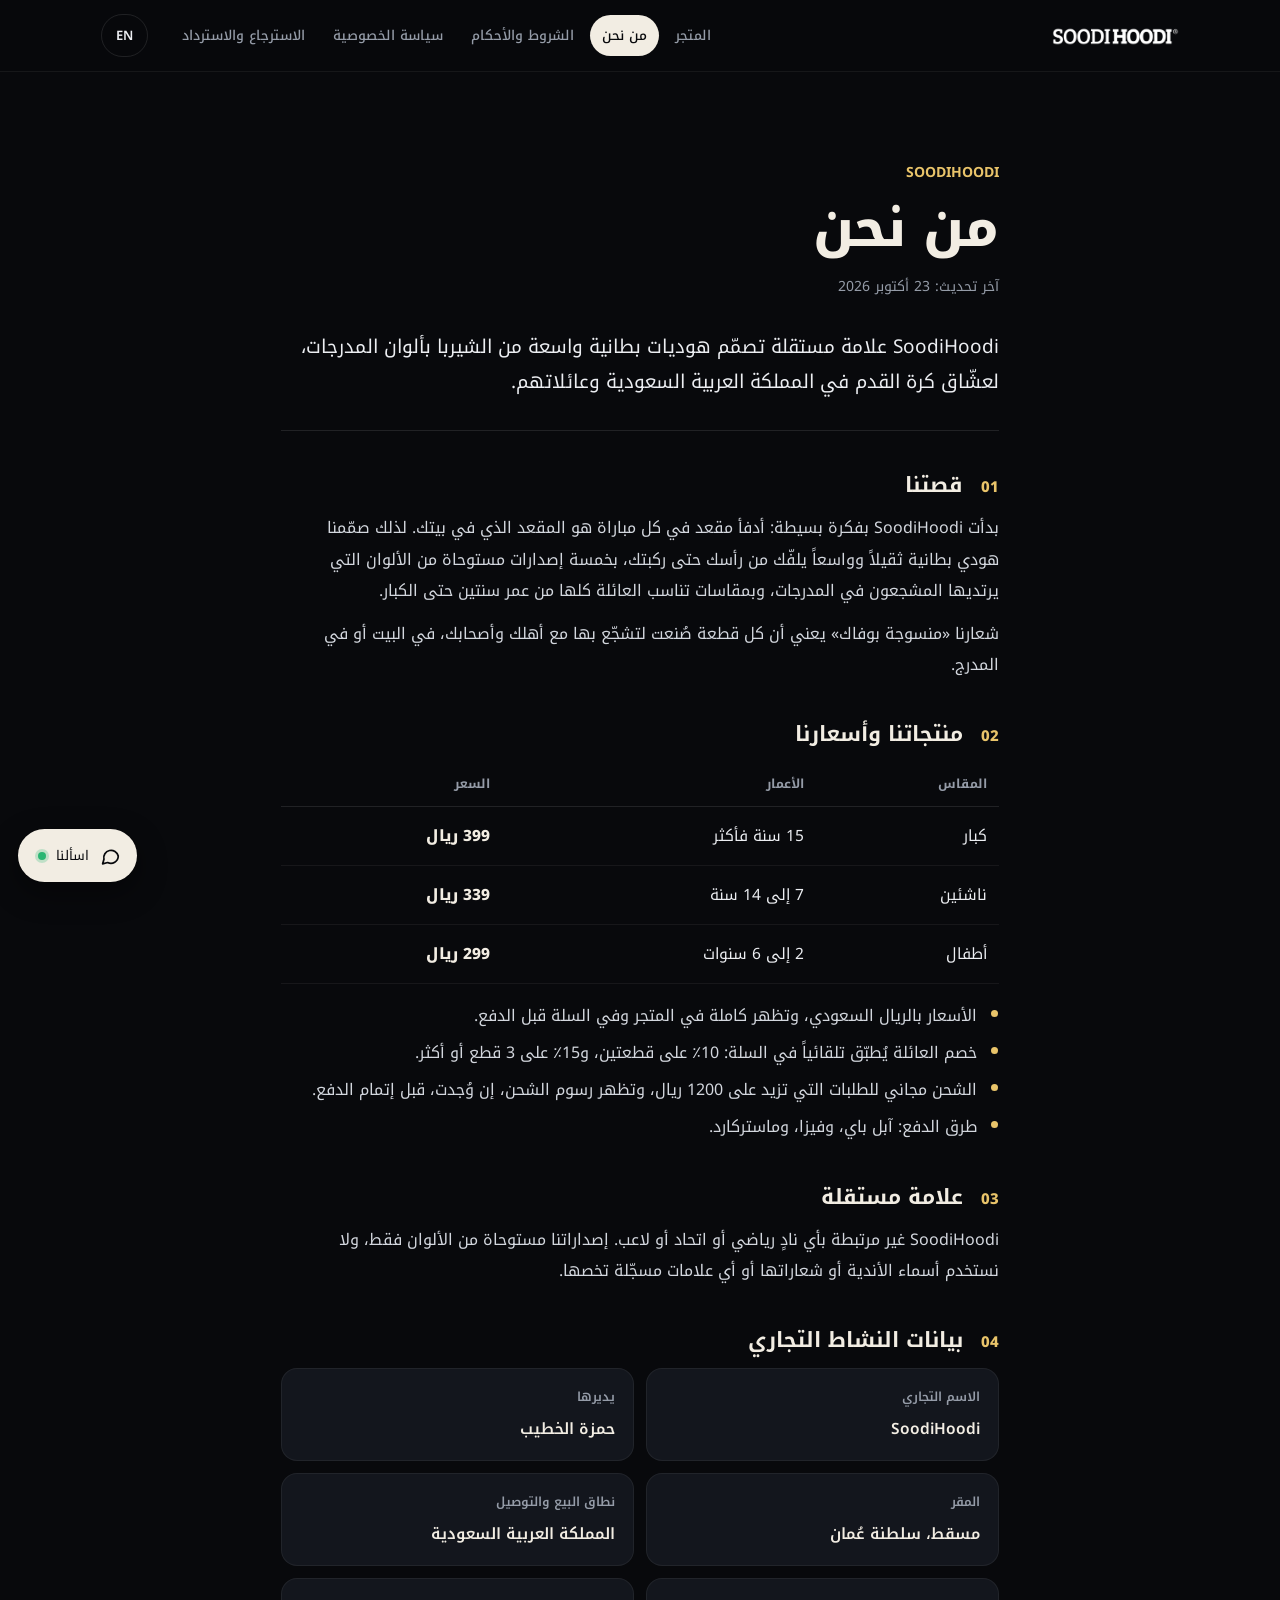
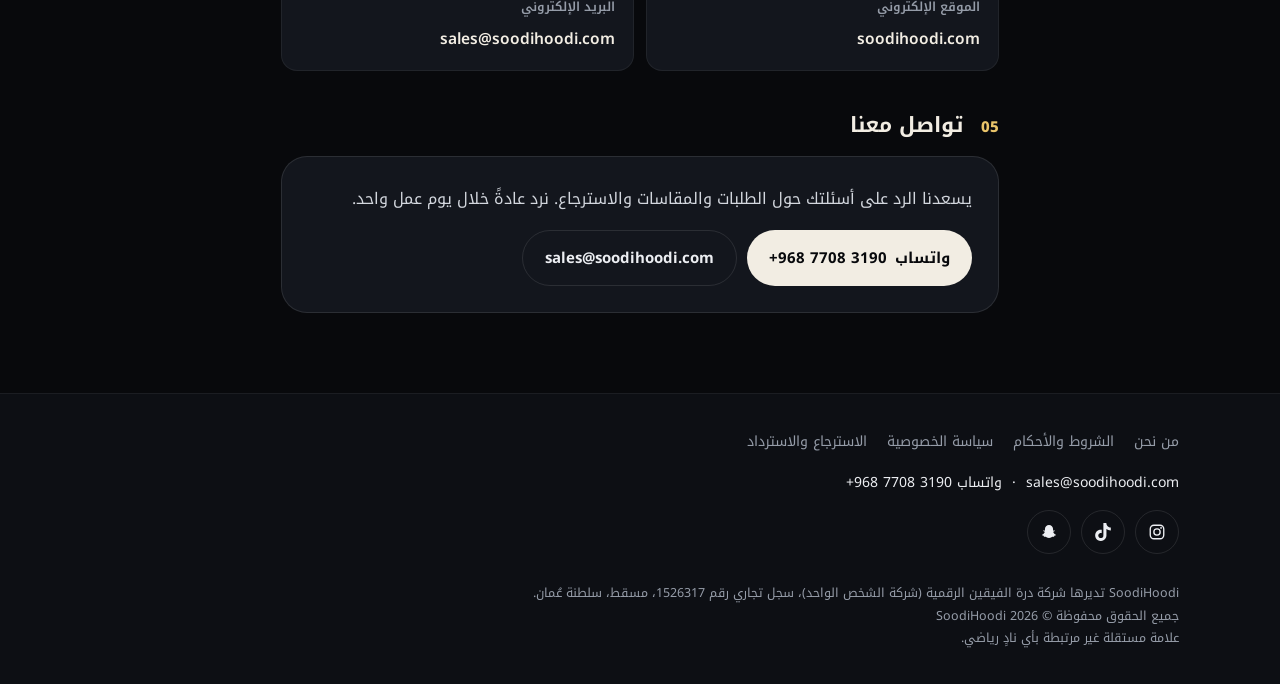
==== about/index.html @ 7d7d19d0 "Footer: name the company behind SoodiHoodi (Durrat Al-Faiqin Digital SPC, CR 1526317) Tap asked for " ====
<!DOCTYPE html>
<html lang="ar" dir="rtl" data-lang="ar">
<head>
<meta charset="UTF-8">
<meta name="viewport" content="width=device-width, initial-scale=1, viewport-fit=cover">
<title>من نحن | SoodiHoodi</title>
<meta name="description" content="SoodiHoodi is an independent brand that designs oversized sherpa blanket hoodies in the colours of the terraces, for football fans in Saudi Arabia and their families.">
<meta name="theme-color" content="#08090C">
<link rel="canonical" href="https://soodihoodi.com/about/">
<link rel="icon" href="/img/logo.png">
<script>(function(){try{if(localStorage.getItem("sh_lang")==="en"){var r=document.documentElement;r.setAttribute("data-lang","en");r.setAttribute("lang","en");r.setAttribute("dir","ltr");}}catch(e){}})();</script>
<link rel="preconnect" href="https://fonts.googleapis.com">
<link rel="preconnect" href="https://fonts.gstatic.com" crossorigin>
<link href="https://fonts.googleapis.com/css2?family=Noto+Kufi+Arabic:wght@400..800&family=Archivo:wght@400..800&display=swap" rel="stylesheet">
<link rel="stylesheet" href="/css/legal.css?v=2">
</head>
<body data-title-ar="من نحن | SoodiHoodi" data-title-en="About Us | SoodiHoodi">
<header class="lh">
  <div class="lh__in">
    <a class="lh__logo" href="/" aria-label="SoodiHoodi"><img src="/img/logo.png" alt="SoodiHoodi" width="1200" height="189"></a>
    <nav class="lh__nav" aria-label="Company">
      <a href="/"><span class="ar">المتجر</span><span class="en">Store</span></a>
      <a href="/about/" aria-current="page"><span class="ar">من نحن</span><span class="en">About Us</span></a>
      <a href="/terms/"><span class="ar">الشروط والأحكام</span><span class="en">Terms and Conditions</span></a>
      <a href="/privacy/"><span class="ar">سياسة الخصوصية</span><span class="en">Privacy Policy</span></a>
      <a href="/returns/"><span class="ar">الاسترجاع والاسترداد</span><span class="en">Returns and Refunds</span></a>
    </nav>
    <button class="lh__lang" id="langBtn" type="button" aria-label="Switch language"><span class="ar">EN</span><span class="en">ع</span></button>
  </div>
</header>

<main class="lp">
  <span class="kick">SoodiHoodi</span>
  <h1><span class="ar">من نحن</span><span class="en">About Us</span></h1>
  <p class="upd"><span class="ar">آخر تحديث: 23 أكتوبر 2026</span><span class="en">Last updated: 23 October 2026</span></p>
  <p class="lead"><span class="ar">SoodiHoodi علامة مستقلة تصمّم هوديات بطانية واسعة من الشيربا بألوان المدرجات، لعشّاق كرة القدم في المملكة العربية السعودية وعائلاتهم.</span><span class="en">SoodiHoodi is an independent brand that designs oversized sherpa blanket hoodies in the colours of the terraces, for football fans in Saudi Arabia and their families.</span></p>
  <article class="doc ar" lang="ar" dir="rtl">
<h2><span class="n">01</span>قصتنا</h2>
<p>بدأت SoodiHoodi بفكرة بسيطة: أدفأ مقعد في كل مباراة هو المقعد الذي في بيتك. لذلك صمّمنا هودي بطانية ثقيلاً وواسعاً يلفّك من رأسك حتى ركبتك، بخمسة إصدارات مستوحاة من الألوان التي يرتديها المشجعون في المدرجات، وبمقاسات تناسب العائلة كلها من عمر سنتين حتى الكبار.</p><p>شعارنا «منسوجة بوفاك» يعني أن كل قطعة صُنعت لتشجّع بها مع أهلك وأصحابك، في البيت أو في المدرج.</p>
<h2><span class="n">02</span>منتجاتنا وأسعارنا</h2>
<table class="tbl"><thead><tr><th>المقاس</th><th>الأعمار</th><th>السعر</th></tr></thead><tbody>
<tr><td>كبار</td><td>15 سنة فأكثر</td><td class="p">399 ريال</td></tr>
<tr><td>ناشئين</td><td>7 إلى 14 سنة</td><td class="p">339 ريال</td></tr>
<tr><td>أطفال</td><td>2 إلى 6 سنوات</td><td class="p">299 ريال</td></tr></tbody></table><ul><li>الأسعار بالريال السعودي، وتظهر كاملة في المتجر وفي السلة قبل الدفع.</li><li>خصم العائلة يُطبّق تلقائياً في السلة: 10٪ على قطعتين، و15٪ على 3 قطع أو أكثر.</li><li>الشحن مجاني للطلبات التي تزيد على 1200 ريال، وتظهر رسوم الشحن، إن وُجدت، قبل إتمام الدفع.</li><li>طرق الدفع: آبل باي، وفيزا، وماستركارد.</li></ul>
<h2><span class="n">03</span>علامة مستقلة</h2>
<p>SoodiHoodi غير مرتبطة بأي نادٍ رياضي أو اتحاد أو لاعب. إصداراتنا مستوحاة من الألوان فقط، ولا نستخدم أسماء الأندية أو شعاراتها أو أي علامات مسجّلة تخصها.</p>
<h2><span class="n">04</span>بيانات النشاط التجاري</h2>
<div class="facts"><div class="fact"><b>الاسم التجاري</b><span>SoodiHoodi</span></div><div class="fact"><b>يديرها</b><span>حمزة الخطيب</span></div><div class="fact"><b>المقر</b><span>مسقط، سلطنة عُمان</span></div><div class="fact"><b>نطاق البيع والتوصيل</b><span>المملكة العربية السعودية</span></div><div class="fact"><b>الموقع الإلكتروني</b><span>soodihoodi.com</span></div><div class="fact"><b>البريد الإلكتروني</b><span>sales@soodihoodi.com</span></div></div>
<h2><span class="n">05</span>تواصل معنا</h2>
<div class="contact" id="contact"><p>يسعدنا الرد على أسئلتك حول الطلبات والمقاسات والاسترجاع. نرد عادةً خلال يوم عمل واحد.</p><div class="btns"><a class="btn btn--go" href="https://wa.me/96877083190">واتساب <span dir="ltr">+968 7708 3190</span></a><a class="btn btn--ghost" href="mailto:sales@soodihoodi.com">sales@soodihoodi.com</a></div></div>
  </article>
  <article class="doc en" lang="en" dir="ltr">
<h2><span class="n">01</span>Our story</h2>
<p>SoodiHoodi started with a simple idea: the warmest seat for every match is the one in your own home. So we designed a heavy, oversized blanket hoodie that wraps you from head to knee, in five editions inspired by the colours fans wear in the stands, and in sizes for the whole family from age 2 to adult.</p><p>Our tagline, <em>Woven with your loyalty</em>, means every piece is made for cheering with your family and friends, at home or in the stands.</p>
<h2><span class="n">02</span>Our products and prices</h2>
<table class="tbl"><thead><tr><th>Size</th><th>Ages</th><th>Price</th></tr></thead><tbody>
<tr><td>Adults</td><td>15 and over</td><td class="p">SAR 399</td></tr>
<tr><td>Juniors</td><td>7 to 14</td><td class="p">SAR 339</td></tr>
<tr><td>Kids</td><td>2 to 6</td><td class="p">SAR 299</td></tr></tbody></table><ul><li>All prices are in Saudi Riyals and are shown in full in the store and in the cart before you pay.</li><li>The family discount is applied automatically in the cart: 10% on 2 pieces and 15% on 3 or more.</li><li>Shipping is free on orders over SAR 1,200. Any shipping charge is shown before you pay.</li><li>Payment methods: Apple Pay, Visa and Mastercard.</li></ul>
<h2><span class="n">03</span>An independent brand</h2>
<p>SoodiHoodi is not affiliated with any football club, federation or player. Our editions are inspired by colours only, and we do not use club names, crests or any registered club marks.</p>
<h2><span class="n">04</span>Business information</h2>
<div class="facts"><div class="fact"><b>Trading name</b><span>SoodiHoodi</span></div><div class="fact"><b>Operated by</b><span>Hamzeh Al Khatib</span></div><div class="fact"><b>Based in</b><span>Muscat, Sultanate of Oman</span></div><div class="fact"><b>Sales and delivery</b><span>Kingdom of Saudi Arabia</span></div><div class="fact"><b>Website</b><span>soodihoodi.com</span></div><div class="fact"><b>Email</b><span>sales@soodihoodi.com</span></div></div>
<h2><span class="n">05</span>Contact us</h2>
<div class="contact" id="contact-en"><p>We are happy to help with orders, sizes and returns. We usually reply within one working day.</p><div class="btns"><a class="btn btn--go" href="https://wa.me/96877083190">WhatsApp +968 7708 3190</a><a class="btn btn--ghost" href="mailto:sales@soodihoodi.com">sales@soodihoodi.com</a></div></div>
  </article>
</main>

<footer class="lf">
  <div class="lf__in">
    <div>
      <div class="lf__links"><a href="/about/"><span class="ar">من نحن</span><span class="en">About Us</span></a><a href="/terms/"><span class="ar">الشروط والأحكام</span><span class="en">Terms and Conditions</span></a><a href="/privacy/"><span class="ar">سياسة الخصوصية</span><span class="en">Privacy Policy</span></a><a href="/returns/"><span class="ar">الاسترجاع والاسترداد</span><span class="en">Returns and Refunds</span></a></div>
      <p class="lf__c"><a href="mailto:sales@soodihoodi.com">sales@soodihoodi.com</a> &nbsp;·&nbsp; <span class="ar">واتساب</span><span class="en">WhatsApp</span> <a href="https://wa.me/96877083190" dir="ltr">+968 7708 3190</a></p>
      <div class="socials">
        <a href="https://www.instagram.com/soodihoodi/" target="_blank" rel="noopener" aria-label="Instagram"><svg viewBox="0 0 24 24" aria-hidden="true"><rect x="3" y="3" width="18" height="18" rx="5" fill="none" stroke="currentColor" stroke-width="1.8"/><circle cx="12" cy="12" r="4.2" fill="none" stroke="currentColor" stroke-width="1.8"/><circle cx="17.4" cy="6.6" r="1.2" fill="currentColor"/></svg></a>
        <a href="https://www.tiktok.com/@soodihoodi.official" target="_blank" rel="noopener" aria-label="TikTok"><svg viewBox="0 0 24 24" aria-hidden="true"><path fill="currentColor" d="M12.525.02c1.31-.02 2.61-.01 3.91-.02.08 1.53.63 3.09 1.75 4.17 1.12 1.11 2.7 1.62 4.24 1.79v4.03c-1.44-.05-2.89-.35-4.2-.97-.57-.26-1.1-.59-1.62-.93-.01 2.92.01 5.84-.02 8.75-.08 1.4-.54 2.79-1.35 3.94-1.31 1.92-3.58 3.17-5.91 3.21-1.43.08-2.86-.31-4.08-1.03-2.02-1.19-3.44-3.37-3.65-5.71-.02-.5-.03-1-.01-1.49.18-1.9 1.12-3.72 2.58-4.96 1.66-1.44 3.98-2.13 6.15-1.72.02 1.48-.04 2.96-.04 4.44-.99-.32-2.15-.23-3.02.37-.63.41-1.11 1.04-1.36 1.75-.21.51-.15 1.07-.14 1.61.24 1.64 1.82 3.02 3.5 2.87 1.12-.01 2.19-.67 2.77-1.61.19-.33.4-.67.41-1.06.1-1.79.06-3.57.07-5.36.01-4.03-.01-8.05.02-12.07z"/></svg></a>
        <a href="https://www.snapchat.com/@soodihoodi" target="_blank" rel="noopener" aria-label="Snapchat"><svg viewBox="0 0 24 24" aria-hidden="true"><path fill="currentColor" d="M12 2.5c-3.1 0-5.4 2.3-5.4 5.5v2.2l-1.5-.5c-.5-.1-.9.4-.6.8.4.5 1.2.8 1.9 1-.4 1.6-1.7 3.3-3.6 4-.4.2-.4.7 0 .9.8.3 1.6.4 2 .6.2.5.2 1.1.6 1.3.5.2 1.2-.1 2.1 0 1.1.2 2 1.7 4.5 1.7s3.4-1.5 4.5-1.7c.9-.1 1.6.2 2.1 0 .4-.2.4-.8.6-1.3.4-.2 1.2-.3 2-.6.4-.2.4-.7 0-.9-1.9-.7-3.2-2.4-3.6-4 .7-.2 1.5-.5 1.9-1 .3-.4-.1-.9-.6-.8l-1.5.5V8c0-3.2-2.3-5.5-5.4-5.5z"/></svg></a>
      </div>
    </div>
    <div>
      <small><span class="ar">SoodiHoodi تديرها شركة درة الفيقين الرقمية (شركة الشخص الواحد)، سجل تجاري رقم 1526317، مسقط، سلطنة عُمان.</span><span class="en">SoodiHoodi is operated by Durrat Al-Faiqin Digital SPC, CR No. 1526317, Muscat, Sultanate of Oman.</span></small>
      <small><span class="ar">جميع الحقوق محفوظة © 2026 SoodiHoodi</span><span class="en">© 2026 SoodiHoodi. All rights reserved.</span></small>
      <small><span class="ar">علامة مستقلة غير مرتبطة بأي نادٍ رياضي.</span><span class="en">An independent brand, unaffiliated with any football club.</span></small>
    </div>
  </div>
</footer>
<script src="/js/legal.js?v=1"></script>
<script src="/js/chat.js?v=4" defer></script>
</body>
</html>
---- css/legal.css ----
/* SoodiHoodi — legal and company pages (about, privacy, terms, returns).
   Shares the brand tokens of styles.css; self-contained so these pages
   load fast and stay readable for payment-gateway reviewers. */
:root{
  --ink:#08090C;--ink-1:#0D0F14;--ink-2:#13161D;--ink-3:#1B1F28;
  --sand:#F2EDE3;--sand-2:#E4DCCB;--txt:#ECEEF2;--mut:#959CA8;
  --gold:#E9C46A;--line:rgba(255,255,255,.10);--line-2:rgba(255,255,255,.06);
  --body:"Noto Kufi Arabic","Archivo",system-ui,sans-serif;
  --gut:clamp(20px,4vw,52px);
}
*{box-sizing:border-box}
html{background:var(--ink);color:var(--txt);font-family:var(--body);-webkit-text-size-adjust:100%}
body{margin:0;min-height:100vh;display:flex;flex-direction:column}
a{color:var(--sand)}
img{max-width:100%;display:block}
html[data-lang="ar"] .en{display:none!important}
html[data-lang="en"] .ar{display:none!important}
html[data-lang="en"] body{font-family:"Archivo","Noto Kufi Arabic",system-ui,sans-serif}

/* header */
.lh{position:sticky;top:0;z-index:5;background:rgba(8,9,12,.92);backdrop-filter:blur(10px);-webkit-backdrop-filter:blur(10px);border-bottom:1px solid var(--line-2)}
.lh__in{max-width:1180px;margin:0 auto;padding:14px var(--gut);display:flex;align-items:center;gap:22px}
.lh__logo img{height:20px;width:auto}
.lh__nav{display:flex;gap:4px;flex-wrap:wrap;margin-inline-start:auto}
.lh__nav a{font-size:13.5px;font-weight:500;color:var(--mut);text-decoration:none;padding:8px 12px;border-radius:999px;white-space:nowrap}
.lh__nav a:hover{color:var(--txt);background:var(--ink-3)}
.lh__nav a[aria-current="page"]{color:var(--ink);background:var(--sand)}
.lh__lang{font:600 13px var(--body);color:var(--txt);background:transparent;border:1px solid var(--line);border-radius:999px;padding:8px 14px;cursor:pointer}
.lh__lang:hover{border-color:var(--sand)}
@media (max-width:860px){
  .lh__in{flex-wrap:wrap;gap:12px}
  .lh__nav{order:3;width:100%;margin:0;overflow-x:auto;flex-wrap:nowrap;scrollbar-width:none}
  .lh__lang{margin-inline-start:auto}
}

/* page */
.lp{flex:1;width:100%;max-width:820px;margin:0 auto;padding:clamp(40px,7vw,84px) var(--gut) 72px}
.kick{display:inline-block;font-size:12px;font-weight:700;letter-spacing:.2em;text-transform:uppercase;color:var(--gold)}
html[data-lang="ar"] .kick{letter-spacing:0;font-size:14px}
h1{font-size:clamp(32px,5.4vw,52px);line-height:1.15;font-weight:800;color:var(--sand);margin:12px 0 14px;letter-spacing:-.01em}
.upd{color:var(--mut);font-size:14px;margin:0 0 30px}
.lead{font-size:clamp(17px,2vw,19px);line-height:1.85;color:var(--txt);margin:0 0 34px;padding-bottom:30px;border-bottom:1px solid var(--line)}
.doc h2{font-size:21px;line-height:1.4;color:var(--sand);margin:40px 0 12px;font-weight:700;display:flex;gap:12px;align-items:baseline}
.doc h2 .n{color:var(--gold);font-weight:800;font-size:15px;min-width:24px}
.doc p,.doc li{font-size:16px;line-height:1.95;color:#D3D7DE}
html[data-lang="en"] .doc p,html[data-lang="en"] .doc li{line-height:1.75}
.doc p{margin:0 0 12px}
.doc ul,.doc ol{margin:0 0 14px;padding-inline-start:22px}
.doc li{margin-bottom:6px}
.doc li::marker{color:var(--gold)}
.doc strong{color:var(--sand);font-weight:700}

/* price table + facts */
.tbl{width:100%;border-collapse:collapse;margin:8px 0 16px;font-size:15.5px}
.tbl th{text-align:start;font-size:12.5px;font-weight:700;color:var(--mut);padding:10px 12px;border-bottom:1px solid var(--line)}
.tbl td{padding:14px 12px;border-bottom:1px solid var(--line-2);color:var(--txt)}
.tbl td.p{font-weight:800;color:var(--sand);white-space:nowrap}
.facts{display:grid;grid-template-columns:1fr 1fr;gap:12px;margin:10px 0 18px}
.fact{background:var(--ink-2);border:1px solid var(--line-2);border-radius:16px;padding:16px 18px}
.fact b{display:block;font-size:12.5px;color:var(--mut);font-weight:600;margin-bottom:4px}
.fact span{color:var(--sand);font-weight:600;font-size:15.5px;word-break:break-word}
@media (max-width:560px){.facts{grid-template-columns:1fr}}

/* contact */
.contact{background:var(--ink-2);border:1px solid var(--line);border-radius:26px;padding:26px;margin:16px 0 8px}
.contact p{margin:0 0 16px}
.btns{display:flex;gap:10px;flex-wrap:wrap}
.btn{display:inline-flex;align-items:center;gap:8px;font-weight:700;font-size:15px;text-decoration:none;border-radius:999px;padding:13px 22px}
.btn--go{background:var(--sand);color:var(--ink)}
.btn--ghost{border:1px solid var(--line);color:var(--txt)}
.btn:hover{filter:brightness(1.06)}
.note{border-inline-start:3px solid var(--gold);background:var(--ink-1);padding:14px 18px;border-radius:0 12px 12px 0;margin:14px 0}
html[dir="rtl"] .note{border-radius:12px 0 0 12px}

/* footer */
.lf{border-top:1px solid var(--line-2);background:var(--ink-1)}
.lf__in{max-width:1180px;margin:0 auto;padding:34px var(--gut);display:flex;gap:28px;flex-wrap:wrap;justify-content:space-between;align-items:flex-start}
.lf__links{display:flex;gap:6px 20px;flex-wrap:wrap}
.lf__links a{color:var(--mut);text-decoration:none;font-size:14px}
.lf__links a:hover{color:var(--txt)}
.lf small{display:block;color:var(--mut);font-size:12.5px;line-height:1.8}
.lf__c{font-size:14px;color:var(--txt)}
.lf__c a{color:var(--txt);text-decoration:none}
.socials{display:flex;gap:10px;margin-top:14px}
.socials a{display:grid;place-items:center;width:44px;height:44px;border:1px solid var(--line);border-radius:50%;color:var(--txt);transition:color .25s,border-color .25s}
.socials a:hover{border-color:var(--txt)}
.socials svg{width:18px;height:18px}
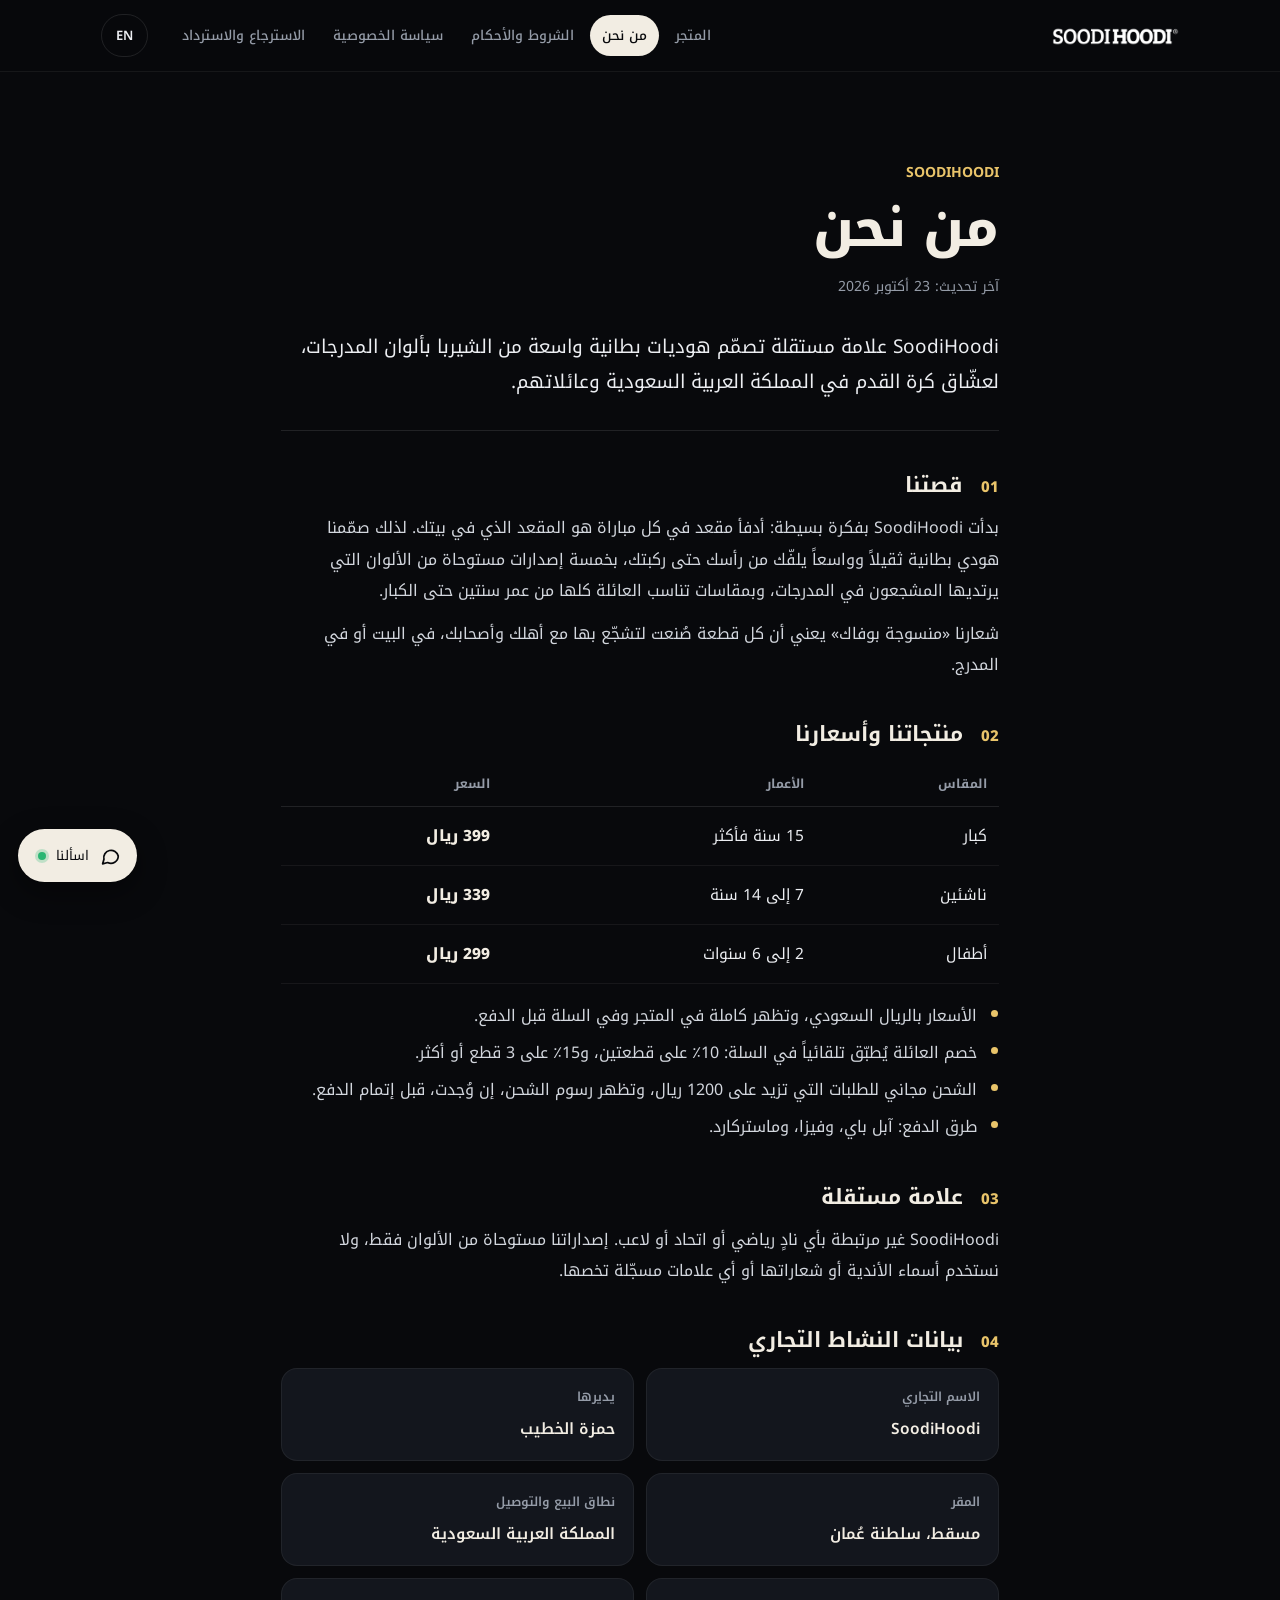
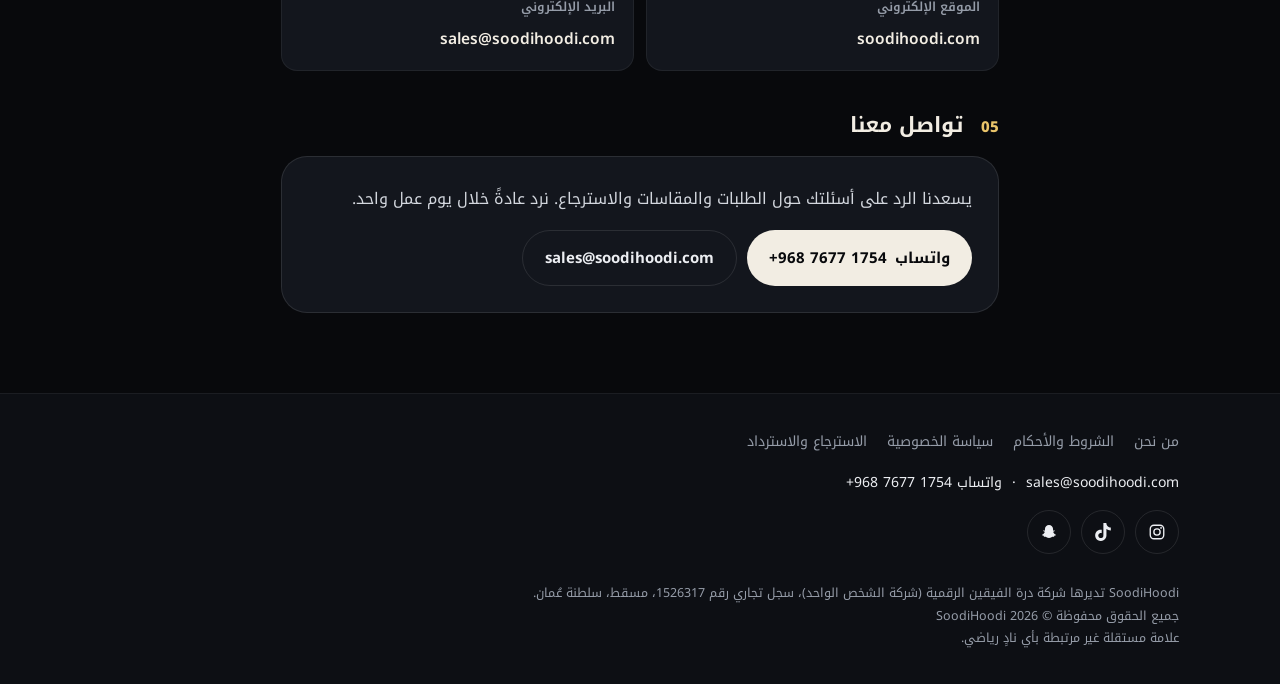
==== commit 52bc493a: "New contact number: WhatsApp +968 7677 1754 everywhere Checkout, chat WhatsApp button, About, Terms," ====
--- a/about/index.html
+++ b/about/index.html
@@ -47,7 +47,7 @@
 <h2><span class="n">04</span>بيانات النشاط التجاري</h2>
 <div class="facts"><div class="fact"><b>الاسم التجاري</b><span>SoodiHoodi</span></div><div class="fact"><b>يديرها</b><span>حمزة الخطيب</span></div><div class="fact"><b>المقر</b><span>مسقط، سلطنة عُمان</span></div><div class="fact"><b>نطاق البيع والتوصيل</b><span>المملكة العربية السعودية</span></div><div class="fact"><b>الموقع الإلكتروني</b><span>soodihoodi.com</span></div><div class="fact"><b>البريد الإلكتروني</b><span>sales@soodihoodi.com</span></div></div>
 <h2><span class="n">05</span>تواصل معنا</h2>
-<div class="contact" id="contact"><p>يسعدنا الرد على أسئلتك حول الطلبات والمقاسات والاسترجاع. نرد عادةً خلال يوم عمل واحد.</p><div class="btns"><a class="btn btn--go" href="https://wa.me/96877083190">واتساب <span dir="ltr">+968 7708 3190</span></a><a class="btn btn--ghost" href="mailto:sales@soodihoodi.com">sales@soodihoodi.com</a></div></div>
+<div class="contact" id="contact"><p>يسعدنا الرد على أسئلتك حول الطلبات والمقاسات والاسترجاع. نرد عادةً خلال يوم عمل واحد.</p><div class="btns"><a class="btn btn--go" href="https://wa.me/96876771754">واتساب <span dir="ltr">+968 7677 1754</span></a><a class="btn btn--ghost" href="mailto:sales@soodihoodi.com">sales@soodihoodi.com</a></div></div>
   </article>
   <article class="doc en" lang="en" dir="ltr">
 <h2><span class="n">01</span>Our story</h2>
@@ -62,7 +62,7 @@
 <h2><span class="n">04</span>Business information</h2>
 <div class="facts"><div class="fact"><b>Trading name</b><span>SoodiHoodi</span></div><div class="fact"><b>Operated by</b><span>Hamzeh Al Khatib</span></div><div class="fact"><b>Based in</b><span>Muscat, Sultanate of Oman</span></div><div class="fact"><b>Sales and delivery</b><span>Kingdom of Saudi Arabia</span></div><div class="fact"><b>Website</b><span>soodihoodi.com</span></div><div class="fact"><b>Email</b><span>sales@soodihoodi.com</span></div></div>
 <h2><span class="n">05</span>Contact us</h2>
-<div class="contact" id="contact-en"><p>We are happy to help with orders, sizes and returns. We usually reply within one working day.</p><div class="btns"><a class="btn btn--go" href="https://wa.me/96877083190">WhatsApp +968 7708 3190</a><a class="btn btn--ghost" href="mailto:sales@soodihoodi.com">sales@soodihoodi.com</a></div></div>
+<div class="contact" id="contact-en"><p>We are happy to help with orders, sizes and returns. We usually reply within one working day.</p><div class="btns"><a class="btn btn--go" href="https://wa.me/96876771754">WhatsApp +968 7677 1754</a><a class="btn btn--ghost" href="mailto:sales@soodihoodi.com">sales@soodihoodi.com</a></div></div>
   </article>
 </main>
 
@@ -70,7 +70,7 @@
   <div class="lf__in">
     <div>
       <div class="lf__links"><a href="/about/"><span class="ar">من نحن</span><span class="en">About Us</span></a><a href="/terms/"><span class="ar">الشروط والأحكام</span><span class="en">Terms and Conditions</span></a><a href="/privacy/"><span class="ar">سياسة الخصوصية</span><span class="en">Privacy Policy</span></a><a href="/returns/"><span class="ar">الاسترجاع والاسترداد</span><span class="en">Returns and Refunds</span></a></div>
-      <p class="lf__c"><a href="mailto:sales@soodihoodi.com">sales@soodihoodi.com</a> &nbsp;·&nbsp; <span class="ar">واتساب</span><span class="en">WhatsApp</span> <a href="https://wa.me/96877083190" dir="ltr">+968 7708 3190</a></p>
+      <p class="lf__c"><a href="mailto:sales@soodihoodi.com">sales@soodihoodi.com</a> &nbsp;·&nbsp; <span class="ar">واتساب</span><span class="en">WhatsApp</span> <a href="https://wa.me/96876771754" dir="ltr">+968 7677 1754</a></p>
       <div class="socials">
         <a href="https://www.instagram.com/soodihoodi/" target="_blank" rel="noopener" aria-label="Instagram"><svg viewBox="0 0 24 24" aria-hidden="true"><rect x="3" y="3" width="18" height="18" rx="5" fill="none" stroke="currentColor" stroke-width="1.8"/><circle cx="12" cy="12" r="4.2" fill="none" stroke="currentColor" stroke-width="1.8"/><circle cx="17.4" cy="6.6" r="1.2" fill="currentColor"/></svg></a>
         <a href="https://www.tiktok.com/@soodihoodi.official" target="_blank" rel="noopener" aria-label="TikTok"><svg viewBox="0 0 24 24" aria-hidden="true"><path fill="currentColor" d="M12.525.02c1.31-.02 2.61-.01 3.91-.02.08 1.53.63 3.09 1.75 4.17 1.12 1.11 2.7 1.62 4.24 1.79v4.03c-1.44-.05-2.89-.35-4.2-.97-.57-.26-1.1-.59-1.62-.93-.01 2.92.01 5.84-.02 8.75-.08 1.4-.54 2.79-1.35 3.94-1.31 1.92-3.58 3.17-5.91 3.21-1.43.08-2.86-.31-4.08-1.03-2.02-1.19-3.44-3.37-3.65-5.71-.02-.5-.03-1-.01-1.49.18-1.9 1.12-3.72 2.58-4.96 1.66-1.44 3.98-2.13 6.15-1.72.02 1.48-.04 2.96-.04 4.44-.99-.32-2.15-.23-3.02.37-.63.41-1.11 1.04-1.36 1.75-.21.51-.15 1.07-.14 1.61.24 1.64 1.82 3.02 3.5 2.87 1.12-.01 2.19-.67 2.77-1.61.19-.33.4-.67.41-1.06.1-1.79.06-3.57.07-5.36.01-4.03-.01-8.05.02-12.07z"/></svg></a>
@@ -85,6 +85,6 @@
   </div>
 </footer>
 <script src="/js/legal.js?v=1"></script>
-<script src="/js/chat.js?v=4" defer></script>
+<script src="/js/chat.js?v=5" defer></script>
 </body>
 </html>
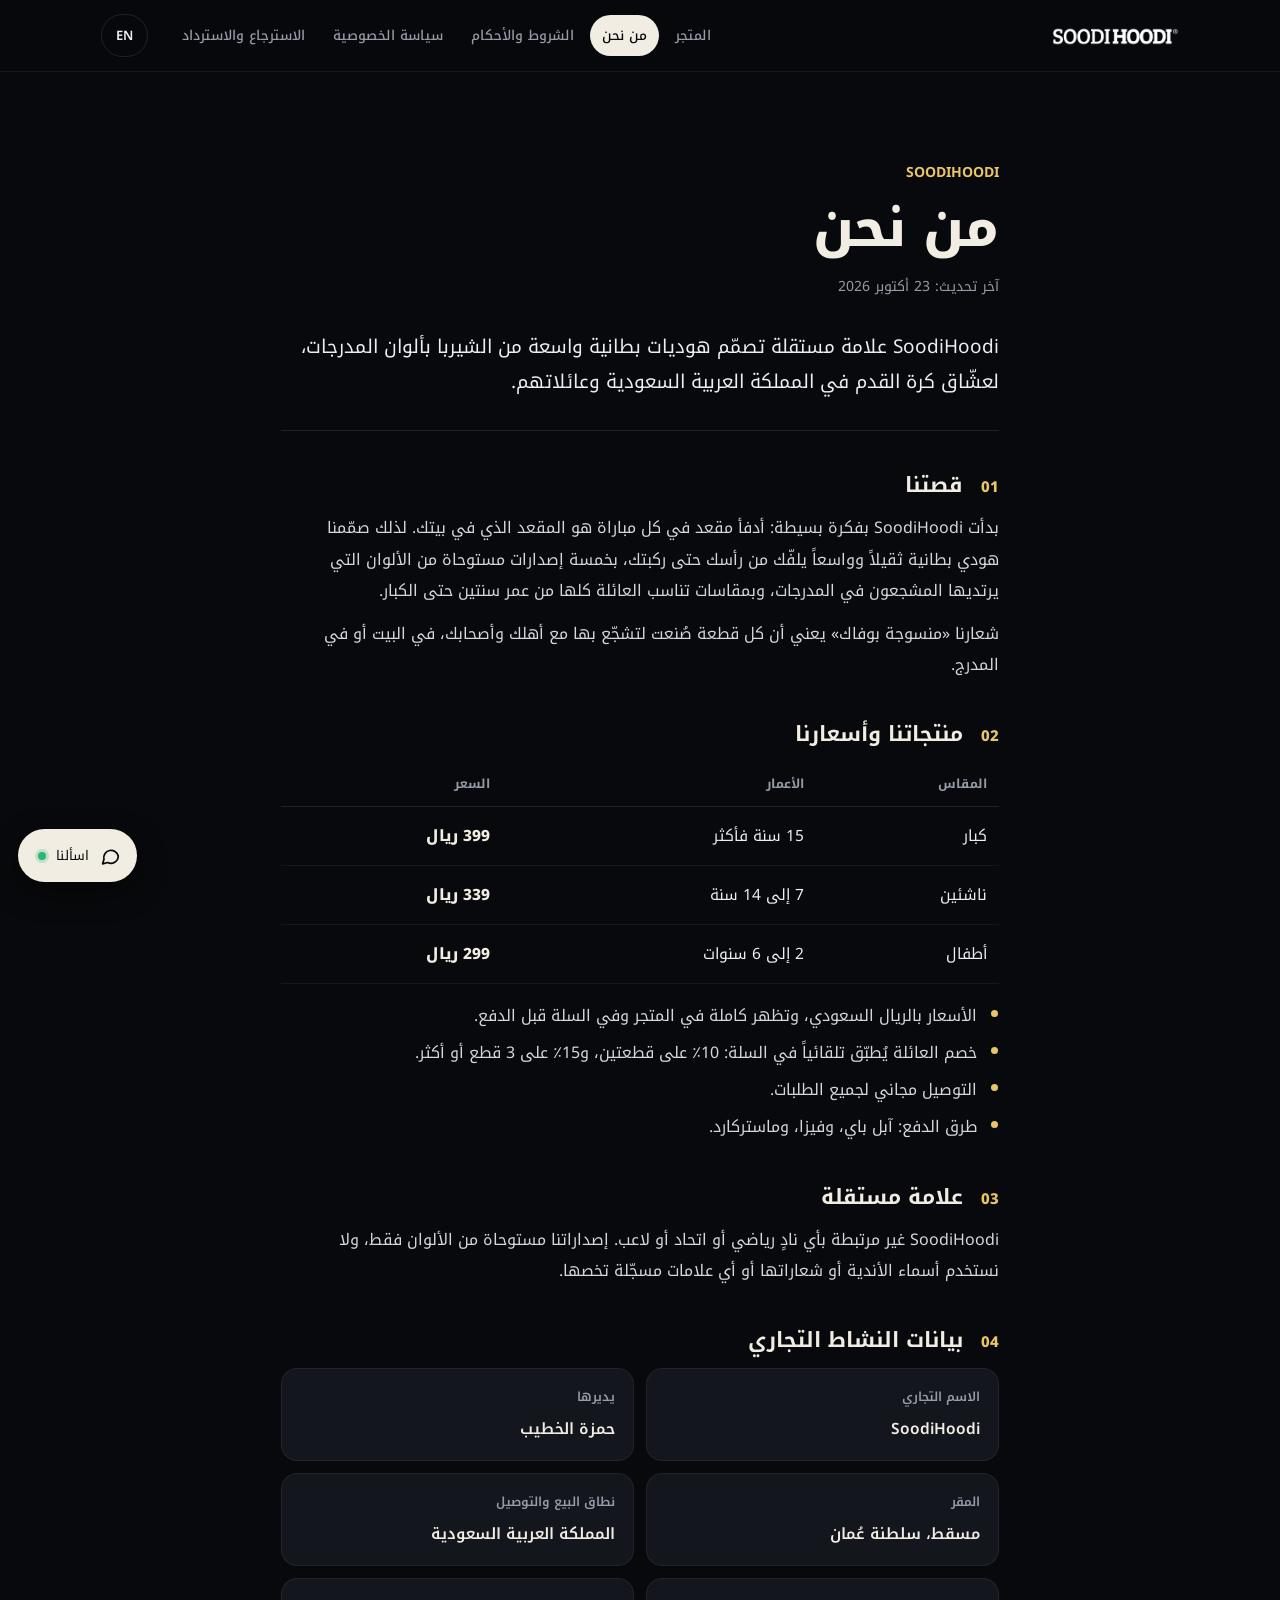
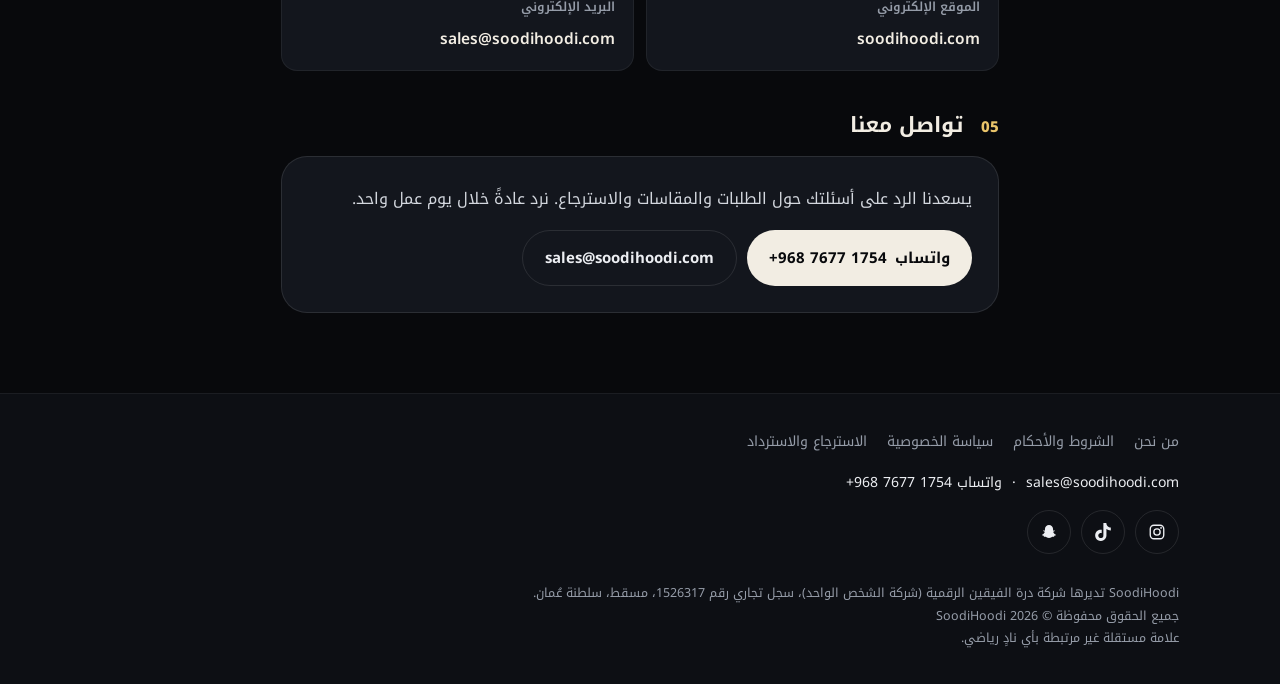
==== commit d311d28d: "Delivery is always free Ticker, FAQ, About, Terms, the cart meter and the chat worker's KNOWLEDGE no" ====
--- a/about/index.html
+++ b/about/index.html
@@ -41,7 +41,7 @@
 <table class="tbl"><thead><tr><th>المقاس</th><th>الأعمار</th><th>السعر</th></tr></thead><tbody>
 <tr><td>كبار</td><td>15 سنة فأكثر</td><td class="p">399 ريال</td></tr>
 <tr><td>ناشئين</td><td>7 إلى 14 سنة</td><td class="p">339 ريال</td></tr>
-<tr><td>أطفال</td><td>2 إلى 6 سنوات</td><td class="p">299 ريال</td></tr></tbody></table><ul><li>الأسعار بالريال السعودي، وتظهر كاملة في المتجر وفي السلة قبل الدفع.</li><li>خصم العائلة يُطبّق تلقائياً في السلة: 10٪ على قطعتين، و15٪ على 3 قطع أو أكثر.</li><li>الشحن مجاني للطلبات التي تزيد على 1200 ريال، وتظهر رسوم الشحن، إن وُجدت، قبل إتمام الدفع.</li><li>طرق الدفع: آبل باي، وفيزا، وماستركارد.</li></ul>
+<tr><td>أطفال</td><td>2 إلى 6 سنوات</td><td class="p">299 ريال</td></tr></tbody></table><ul><li>الأسعار بالريال السعودي، وتظهر كاملة في المتجر وفي السلة قبل الدفع.</li><li>خصم العائلة يُطبّق تلقائياً في السلة: 10٪ على قطعتين، و15٪ على 3 قطع أو أكثر.</li><li>التوصيل مجاني لجميع الطلبات.</li><li>طرق الدفع: آبل باي، وفيزا، وماستركارد.</li></ul>
 <h2><span class="n">03</span>علامة مستقلة</h2>
 <p>SoodiHoodi غير مرتبطة بأي نادٍ رياضي أو اتحاد أو لاعب. إصداراتنا مستوحاة من الألوان فقط، ولا نستخدم أسماء الأندية أو شعاراتها أو أي علامات مسجّلة تخصها.</p>
 <h2><span class="n">04</span>بيانات النشاط التجاري</h2>
@@ -56,7 +56,7 @@
 <table class="tbl"><thead><tr><th>Size</th><th>Ages</th><th>Price</th></tr></thead><tbody>
 <tr><td>Adults</td><td>15 and over</td><td class="p">SAR 399</td></tr>
 <tr><td>Juniors</td><td>7 to 14</td><td class="p">SAR 339</td></tr>
-<tr><td>Kids</td><td>2 to 6</td><td class="p">SAR 299</td></tr></tbody></table><ul><li>All prices are in Saudi Riyals and are shown in full in the store and in the cart before you pay.</li><li>The family discount is applied automatically in the cart: 10% on 2 pieces and 15% on 3 or more.</li><li>Shipping is free on orders over SAR 1,200. Any shipping charge is shown before you pay.</li><li>Payment methods: Apple Pay, Visa and Mastercard.</li></ul>
+<tr><td>Kids</td><td>2 to 6</td><td class="p">SAR 299</td></tr></tbody></table><ul><li>All prices are in Saudi Riyals and are shown in full in the store and in the cart before you pay.</li><li>The family discount is applied automatically in the cart: 10% on 2 pieces and 15% on 3 or more.</li><li>Delivery is free on every order.</li><li>Payment methods: Apple Pay, Visa and Mastercard.</li></ul>
 <h2><span class="n">03</span>An independent brand</h2>
 <p>SoodiHoodi is not affiliated with any football club, federation or player. Our editions are inspired by colours only, and we do not use club names, crests or any registered club marks.</p>
 <h2><span class="n">04</span>Business information</h2>
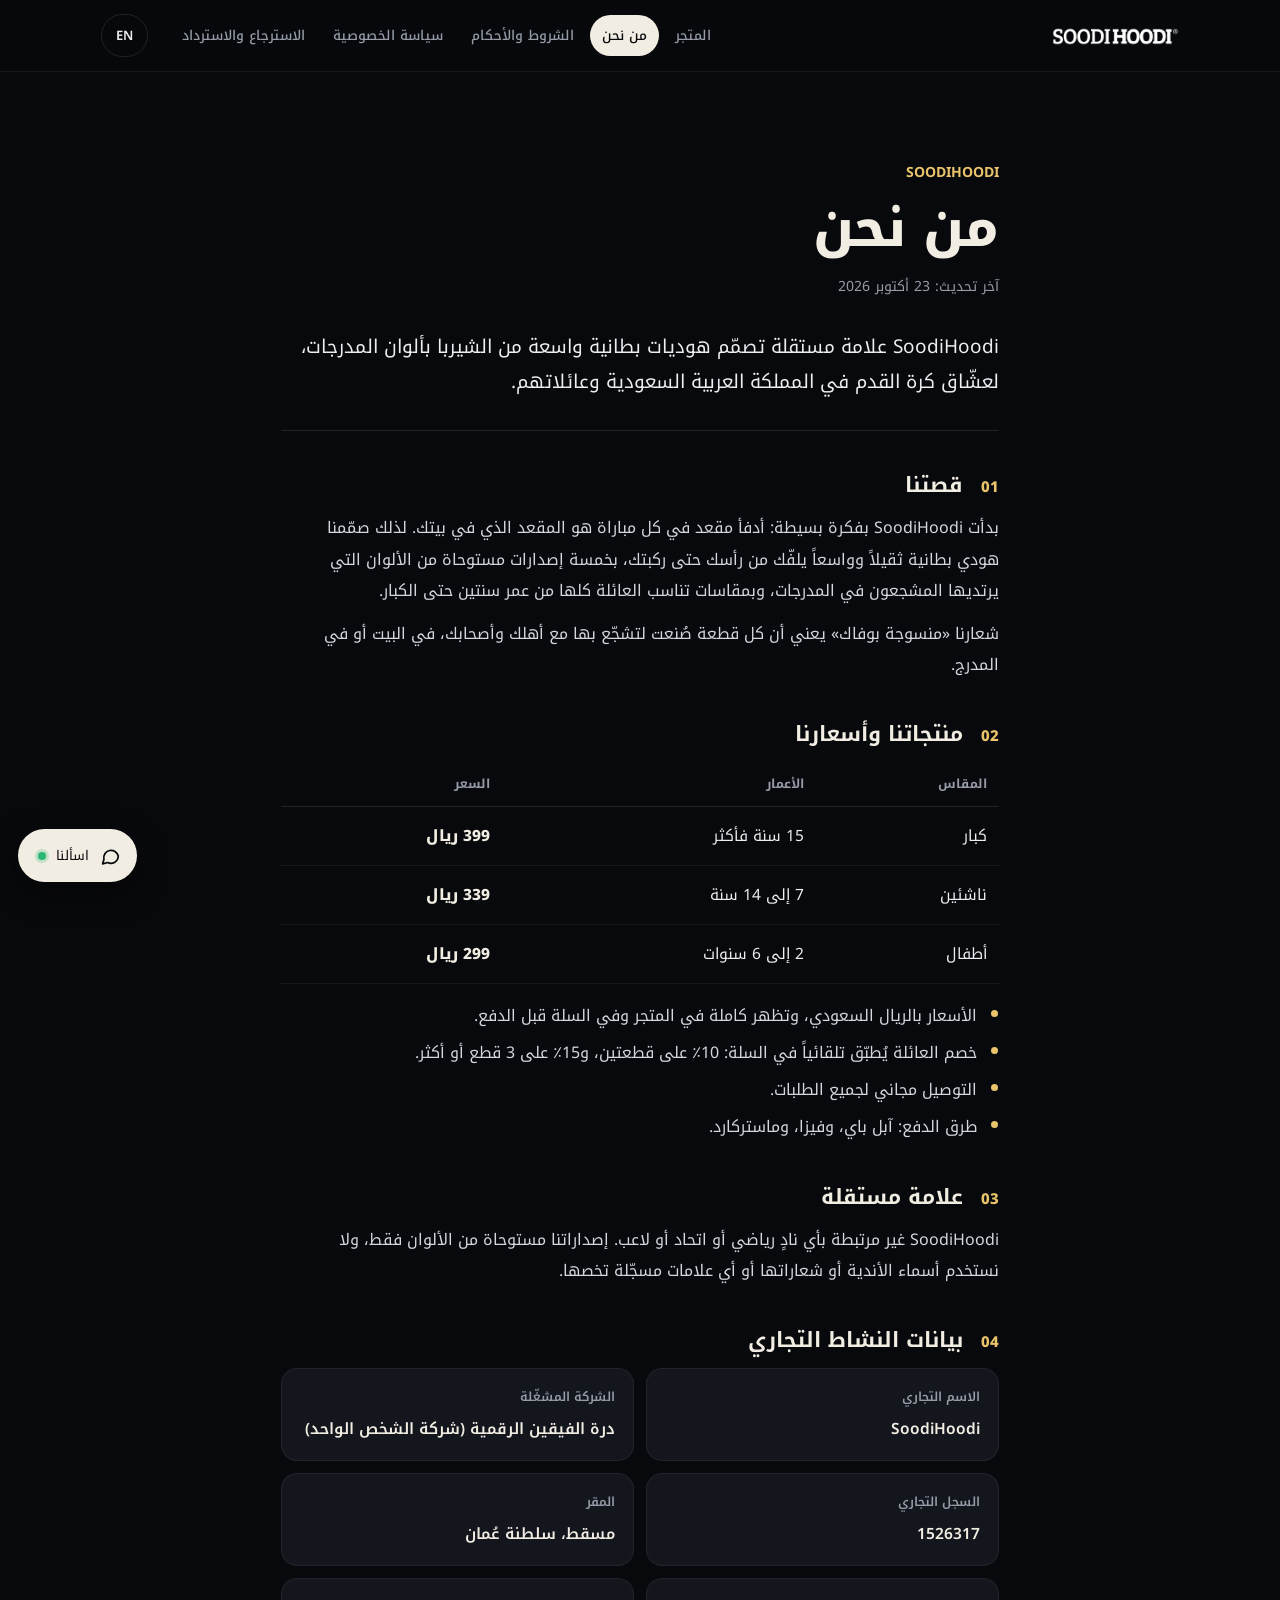
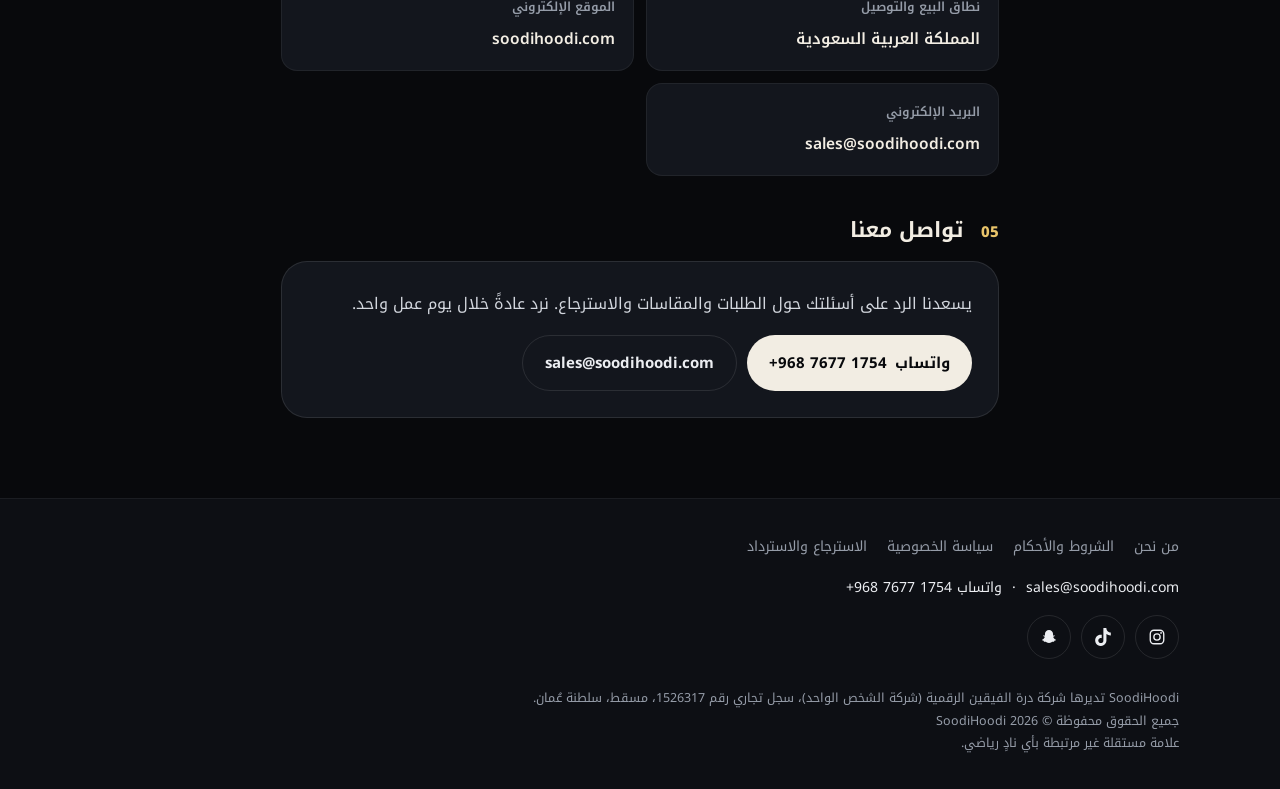
==== commit 66f90a3f: "Name Durrat Al-Faiqin Digital SPC as operator; remove personal name Co-Authored-By: Claude Opus 5.5 " ====
--- a/about/index.html
+++ b/about/index.html
@@ -3,6 +3,10 @@
 <head>
 <meta charset="UTF-8">
 <meta name="viewport" content="width=device-width, initial-scale=1, viewport-fit=cover">
+<link rel="icon" href="/favicon.ico" sizes="48x48">
+<link rel="icon" type="image/png" sizes="32x32" href="/img/favicon-32.png">
+<link rel="apple-touch-icon" href="/img/apple-touch-icon.png">
+<link rel="manifest" href="/site.webmanifest">
 <title>من نحن | SoodiHoodi</title>
 <meta name="description" content="SoodiHoodi is an independent brand that designs oversized sherpa blanket hoodies in the colours of the terraces, for football fans in Saudi Arabia and their families.">
 <meta name="theme-color" content="#08090C">
@@ -45,7 +49,7 @@
 <h2><span class="n">03</span>علامة مستقلة</h2>
 <p>SoodiHoodi غير مرتبطة بأي نادٍ رياضي أو اتحاد أو لاعب. إصداراتنا مستوحاة من الألوان فقط، ولا نستخدم أسماء الأندية أو شعاراتها أو أي علامات مسجّلة تخصها.</p>
 <h2><span class="n">04</span>بيانات النشاط التجاري</h2>
-<div class="facts"><div class="fact"><b>الاسم التجاري</b><span>SoodiHoodi</span></div><div class="fact"><b>يديرها</b><span>حمزة الخطيب</span></div><div class="fact"><b>المقر</b><span>مسقط، سلطنة عُمان</span></div><div class="fact"><b>نطاق البيع والتوصيل</b><span>المملكة العربية السعودية</span></div><div class="fact"><b>الموقع الإلكتروني</b><span>soodihoodi.com</span></div><div class="fact"><b>البريد الإلكتروني</b><span>sales@soodihoodi.com</span></div></div>
+<div class="facts"><div class="fact"><b>الاسم التجاري</b><span>SoodiHoodi</span></div><div class="fact"><b>الشركة المشغّلة</b><span>درة الفيقين الرقمية (شركة الشخص الواحد)</span></div><div class="fact"><b>السجل التجاري</b><span>1526317</span></div><div class="fact"><b>المقر</b><span>مسقط، سلطنة عُمان</span></div><div class="fact"><b>نطاق البيع والتوصيل</b><span>المملكة العربية السعودية</span></div><div class="fact"><b>الموقع الإلكتروني</b><span>soodihoodi.com</span></div><div class="fact"><b>البريد الإلكتروني</b><span>sales@soodihoodi.com</span></div></div>
 <h2><span class="n">05</span>تواصل معنا</h2>
 <div class="contact" id="contact"><p>يسعدنا الرد على أسئلتك حول الطلبات والمقاسات والاسترجاع. نرد عادةً خلال يوم عمل واحد.</p><div class="btns"><a class="btn btn--go" href="https://wa.me/96876771754">واتساب <span dir="ltr">+968 7677 1754</span></a><a class="btn btn--ghost" href="mailto:sales@soodihoodi.com">sales@soodihoodi.com</a></div></div>
   </article>
@@ -60,7 +64,7 @@
 <h2><span class="n">03</span>An independent brand</h2>
 <p>SoodiHoodi is not affiliated with any football club, federation or player. Our editions are inspired by colours only, and we do not use club names, crests or any registered club marks.</p>
 <h2><span class="n">04</span>Business information</h2>
-<div class="facts"><div class="fact"><b>Trading name</b><span>SoodiHoodi</span></div><div class="fact"><b>Operated by</b><span>Hamzeh Al Khatib</span></div><div class="fact"><b>Based in</b><span>Muscat, Sultanate of Oman</span></div><div class="fact"><b>Sales and delivery</b><span>Kingdom of Saudi Arabia</span></div><div class="fact"><b>Website</b><span>soodihoodi.com</span></div><div class="fact"><b>Email</b><span>sales@soodihoodi.com</span></div></div>
+<div class="facts"><div class="fact"><b>Trading name</b><span>SoodiHoodi</span></div><div class="fact"><b>Operated by</b><span>Durrat Al-Faiqin Digital SPC</span></div><div class="fact"><b>Commercial registration</b><span>1526317</span></div><div class="fact"><b>Based in</b><span>Muscat, Sultanate of Oman</span></div><div class="fact"><b>Sales and delivery</b><span>Kingdom of Saudi Arabia</span></div><div class="fact"><b>Website</b><span>soodihoodi.com</span></div><div class="fact"><b>Email</b><span>sales@soodihoodi.com</span></div></div>
 <h2><span class="n">05</span>Contact us</h2>
 <div class="contact" id="contact-en"><p>We are happy to help with orders, sizes and returns. We usually reply within one working day.</p><div class="btns"><a class="btn btn--go" href="https://wa.me/96876771754">WhatsApp +968 7677 1754</a><a class="btn btn--ghost" href="mailto:sales@soodihoodi.com">sales@soodihoodi.com</a></div></div>
   </article>
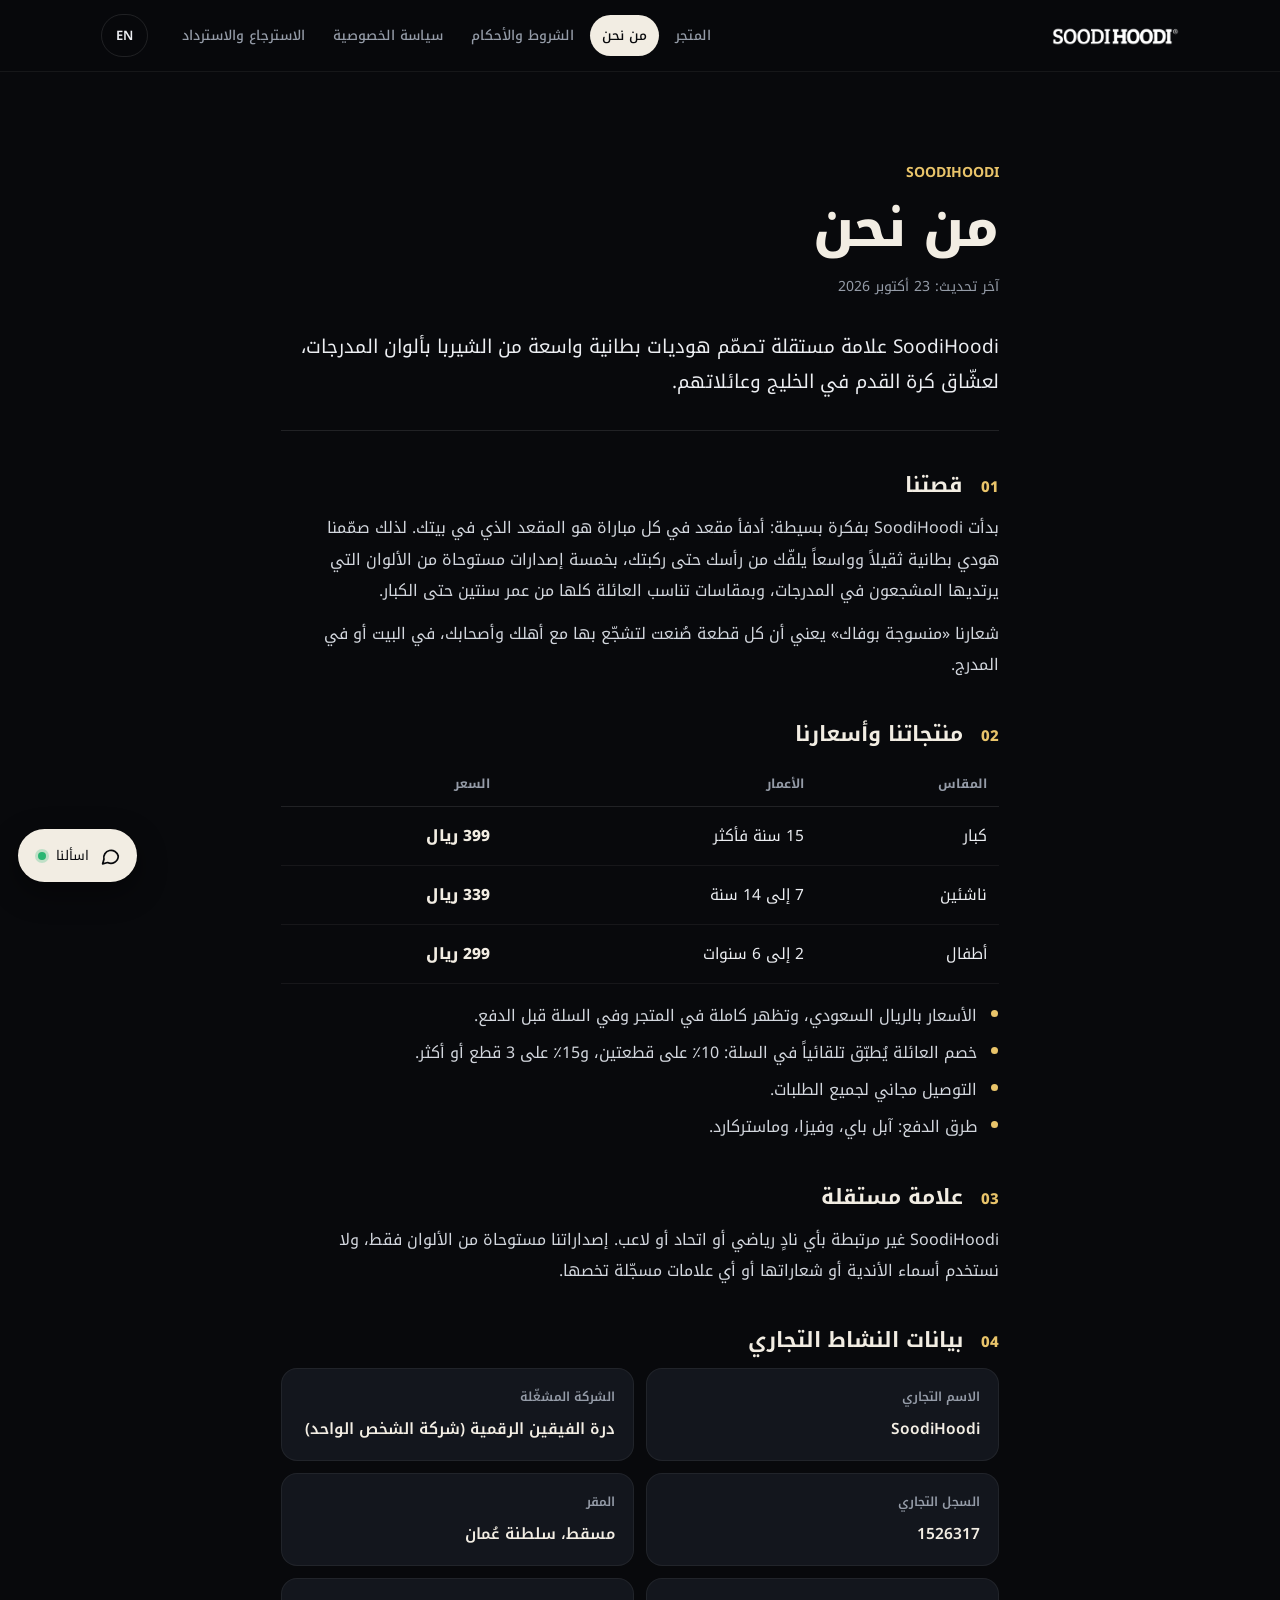
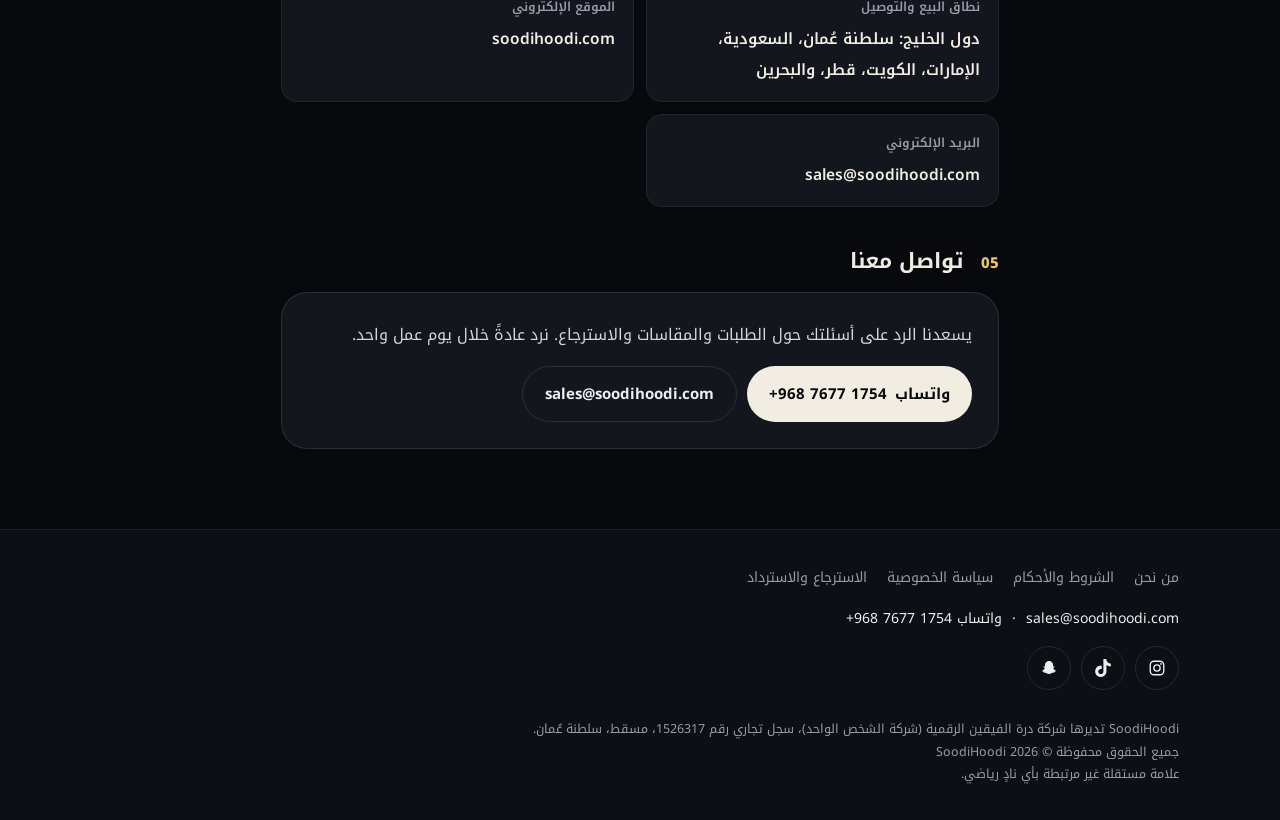
==== commit 7a5cf7f2: "About: sales and delivery across the GCC, Oman first Co-Authored-By: Claude Opus 5.5 <noreply@anthro" ====
--- a/about/index.html
+++ b/about/index.html
@@ -8,7 +8,7 @@
 <link rel="apple-touch-icon" href="/img/apple-touch-icon.png">
 <link rel="manifest" href="/site.webmanifest">
 <title>من نحن | SoodiHoodi</title>
-<meta name="description" content="SoodiHoodi is an independent brand that designs oversized sherpa blanket hoodies in the colours of the terraces, for football fans in Saudi Arabia and their families.">
+<meta name="description" content="SoodiHoodi is an independent brand that designs oversized sherpa blanket hoodies in the colours of the terraces, for football fans across the GCC and their families.">
 <meta name="theme-color" content="#08090C">
 <link rel="canonical" href="https://soodihoodi.com/about/">
 <link rel="icon" href="/img/logo.png">
@@ -37,7 +37,7 @@
   <span class="kick">SoodiHoodi</span>
   <h1><span class="ar">من نحن</span><span class="en">About Us</span></h1>
   <p class="upd"><span class="ar">آخر تحديث: 23 أكتوبر 2026</span><span class="en">Last updated: 23 October 2026</span></p>
-  <p class="lead"><span class="ar">SoodiHoodi علامة مستقلة تصمّم هوديات بطانية واسعة من الشيربا بألوان المدرجات، لعشّاق كرة القدم في المملكة العربية السعودية وعائلاتهم.</span><span class="en">SoodiHoodi is an independent brand that designs oversized sherpa blanket hoodies in the colours of the terraces, for football fans in Saudi Arabia and their families.</span></p>
+  <p class="lead"><span class="ar">SoodiHoodi علامة مستقلة تصمّم هوديات بطانية واسعة من الشيربا بألوان المدرجات، لعشّاق كرة القدم في الخليج وعائلاتهم.</span><span class="en">SoodiHoodi is an independent brand that designs oversized sherpa blanket hoodies in the colours of the terraces, for football fans across the GCC and their families.</span></p>
   <article class="doc ar" lang="ar" dir="rtl">
 <h2><span class="n">01</span>قصتنا</h2>
 <p>بدأت SoodiHoodi بفكرة بسيطة: أدفأ مقعد في كل مباراة هو المقعد الذي في بيتك. لذلك صمّمنا هودي بطانية ثقيلاً وواسعاً يلفّك من رأسك حتى ركبتك، بخمسة إصدارات مستوحاة من الألوان التي يرتديها المشجعون في المدرجات، وبمقاسات تناسب العائلة كلها من عمر سنتين حتى الكبار.</p><p>شعارنا «منسوجة بوفاك» يعني أن كل قطعة صُنعت لتشجّع بها مع أهلك وأصحابك، في البيت أو في المدرج.</p>
@@ -49,7 +49,7 @@
 <h2><span class="n">03</span>علامة مستقلة</h2>
 <p>SoodiHoodi غير مرتبطة بأي نادٍ رياضي أو اتحاد أو لاعب. إصداراتنا مستوحاة من الألوان فقط، ولا نستخدم أسماء الأندية أو شعاراتها أو أي علامات مسجّلة تخصها.</p>
 <h2><span class="n">04</span>بيانات النشاط التجاري</h2>
-<div class="facts"><div class="fact"><b>الاسم التجاري</b><span>SoodiHoodi</span></div><div class="fact"><b>الشركة المشغّلة</b><span>درة الفيقين الرقمية (شركة الشخص الواحد)</span></div><div class="fact"><b>السجل التجاري</b><span>1526317</span></div><div class="fact"><b>المقر</b><span>مسقط، سلطنة عُمان</span></div><div class="fact"><b>نطاق البيع والتوصيل</b><span>المملكة العربية السعودية</span></div><div class="fact"><b>الموقع الإلكتروني</b><span>soodihoodi.com</span></div><div class="fact"><b>البريد الإلكتروني</b><span>sales@soodihoodi.com</span></div></div>
+<div class="facts"><div class="fact"><b>الاسم التجاري</b><span>SoodiHoodi</span></div><div class="fact"><b>الشركة المشغّلة</b><span>درة الفيقين الرقمية (شركة الشخص الواحد)</span></div><div class="fact"><b>السجل التجاري</b><span>1526317</span></div><div class="fact"><b>المقر</b><span>مسقط، سلطنة عُمان</span></div><div class="fact"><b>نطاق البيع والتوصيل</b><span>دول الخليج: سلطنة عُمان، السعودية، الإمارات، الكويت، قطر، والبحرين</span></div><div class="fact"><b>الموقع الإلكتروني</b><span>soodihoodi.com</span></div><div class="fact"><b>البريد الإلكتروني</b><span>sales@soodihoodi.com</span></div></div>
 <h2><span class="n">05</span>تواصل معنا</h2>
 <div class="contact" id="contact"><p>يسعدنا الرد على أسئلتك حول الطلبات والمقاسات والاسترجاع. نرد عادةً خلال يوم عمل واحد.</p><div class="btns"><a class="btn btn--go" href="https://wa.me/96876771754">واتساب <span dir="ltr">+968 7677 1754</span></a><a class="btn btn--ghost" href="mailto:sales@soodihoodi.com">sales@soodihoodi.com</a></div></div>
   </article>
@@ -64,7 +64,7 @@
 <h2><span class="n">03</span>An independent brand</h2>
 <p>SoodiHoodi is not affiliated with any football club, federation or player. Our editions are inspired by colours only, and we do not use club names, crests or any registered club marks.</p>
 <h2><span class="n">04</span>Business information</h2>
-<div class="facts"><div class="fact"><b>Trading name</b><span>SoodiHoodi</span></div><div class="fact"><b>Operated by</b><span>Durrat Al-Faiqin Digital SPC</span></div><div class="fact"><b>Commercial registration</b><span>1526317</span></div><div class="fact"><b>Based in</b><span>Muscat, Sultanate of Oman</span></div><div class="fact"><b>Sales and delivery</b><span>Kingdom of Saudi Arabia</span></div><div class="fact"><b>Website</b><span>soodihoodi.com</span></div><div class="fact"><b>Email</b><span>sales@soodihoodi.com</span></div></div>
+<div class="facts"><div class="fact"><b>Trading name</b><span>SoodiHoodi</span></div><div class="fact"><b>Operated by</b><span>Durrat Al-Faiqin Digital SPC</span></div><div class="fact"><b>Commercial registration</b><span>1526317</span></div><div class="fact"><b>Based in</b><span>Muscat, Sultanate of Oman</span></div><div class="fact"><b>Sales and delivery</b><span>The GCC: Oman, Saudi Arabia, the UAE, Kuwait, Qatar and Bahrain</span></div><div class="fact"><b>Website</b><span>soodihoodi.com</span></div><div class="fact"><b>Email</b><span>sales@soodihoodi.com</span></div></div>
 <h2><span class="n">05</span>Contact us</h2>
 <div class="contact" id="contact-en"><p>We are happy to help with orders, sizes and returns. We usually reply within one working day.</p><div class="btns"><a class="btn btn--go" href="https://wa.me/96876771754">WhatsApp +968 7677 1754</a><a class="btn btn--ghost" href="mailto:sales@soodihoodi.com">sales@soodihoodi.com</a></div></div>
   </article>
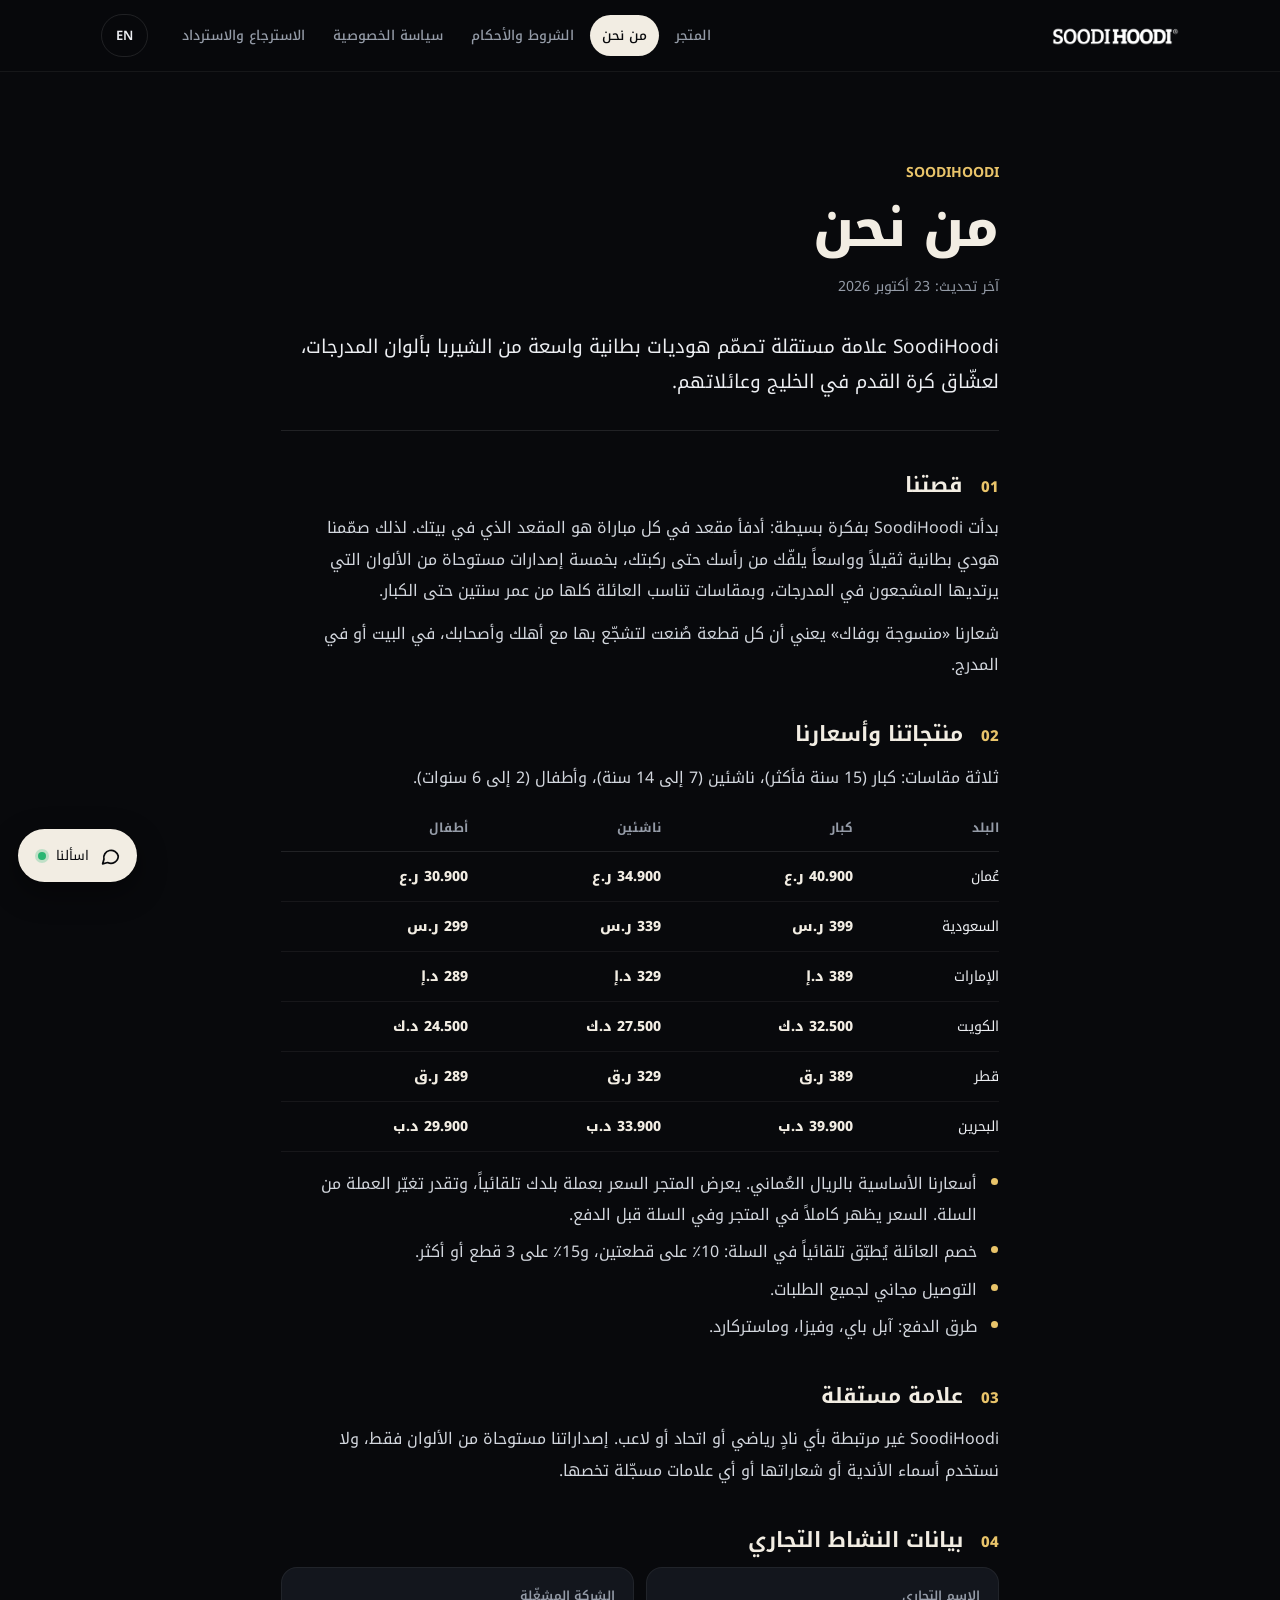
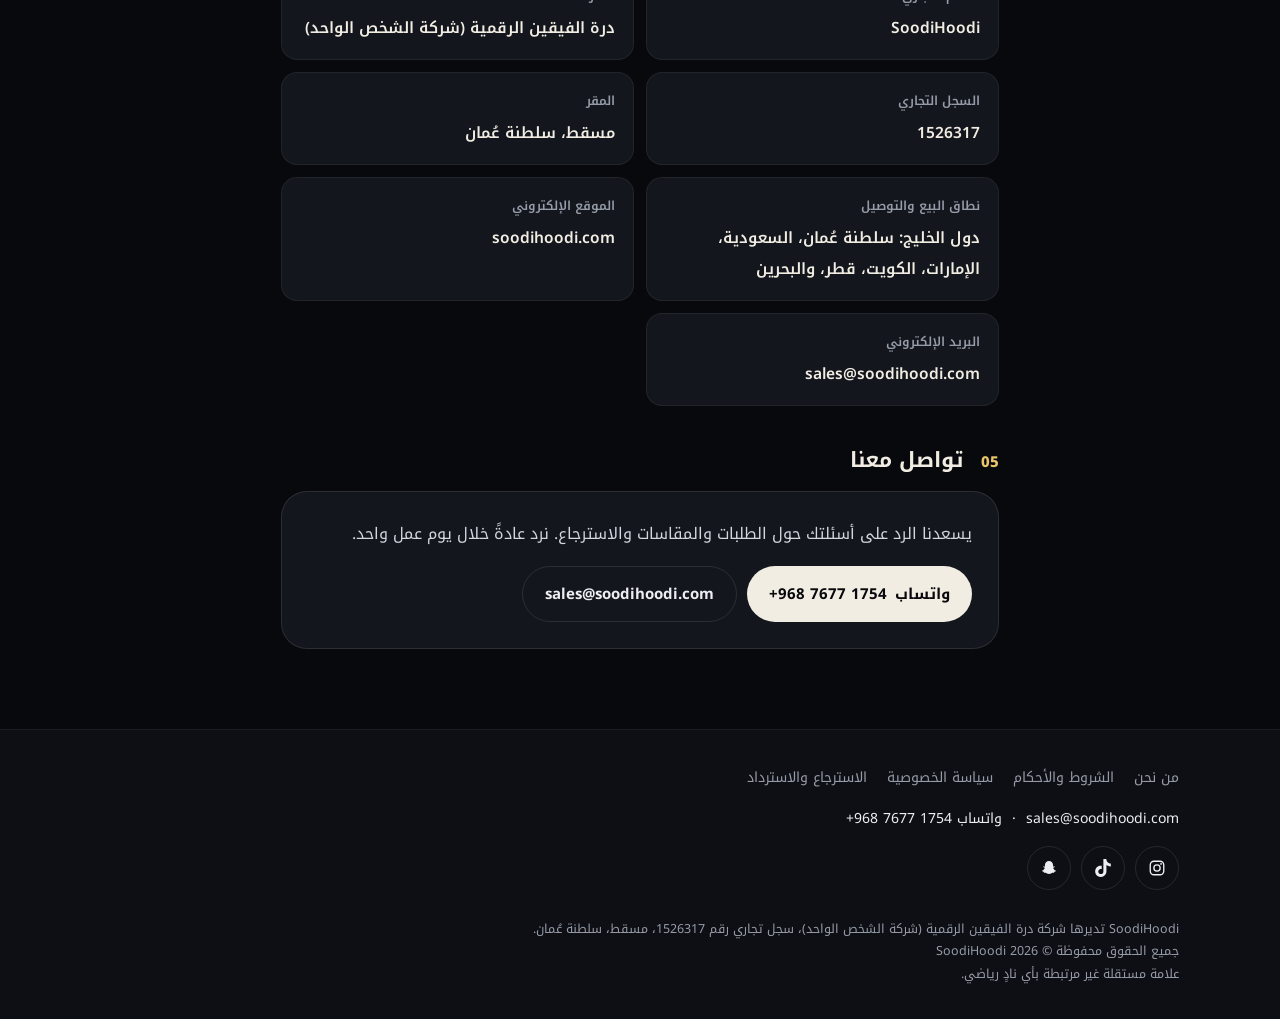
==== commit be5202c7: "Prices in Omani Rials by default, local GCC currency by visitor country Fixed prices per currency (O" ====
--- a/about/index.html
+++ b/about/index.html
@@ -16,7 +16,7 @@
 <link rel="preconnect" href="https://fonts.googleapis.com">
 <link rel="preconnect" href="https://fonts.gstatic.com" crossorigin>
 <link href="https://fonts.googleapis.com/css2?family=Noto+Kufi+Arabic:wght@400..800&family=Archivo:wght@400..800&display=swap" rel="stylesheet">
-<link rel="stylesheet" href="/css/legal.css?v=2">
+<link rel="stylesheet" href="/css/legal.css?v=3">
 </head>
 <body data-title-ar="من نحن | SoodiHoodi" data-title-en="About Us | SoodiHoodi">
 <header class="lh">
@@ -42,10 +42,13 @@
 <h2><span class="n">01</span>قصتنا</h2>
 <p>بدأت SoodiHoodi بفكرة بسيطة: أدفأ مقعد في كل مباراة هو المقعد الذي في بيتك. لذلك صمّمنا هودي بطانية ثقيلاً وواسعاً يلفّك من رأسك حتى ركبتك، بخمسة إصدارات مستوحاة من الألوان التي يرتديها المشجعون في المدرجات، وبمقاسات تناسب العائلة كلها من عمر سنتين حتى الكبار.</p><p>شعارنا «منسوجة بوفاك» يعني أن كل قطعة صُنعت لتشجّع بها مع أهلك وأصحابك، في البيت أو في المدرج.</p>
 <h2><span class="n">02</span>منتجاتنا وأسعارنا</h2>
-<table class="tbl"><thead><tr><th>المقاس</th><th>الأعمار</th><th>السعر</th></tr></thead><tbody>
-<tr><td>كبار</td><td>15 سنة فأكثر</td><td class="p">399 ريال</td></tr>
-<tr><td>ناشئين</td><td>7 إلى 14 سنة</td><td class="p">339 ريال</td></tr>
-<tr><td>أطفال</td><td>2 إلى 6 سنوات</td><td class="p">299 ريال</td></tr></tbody></table><ul><li>الأسعار بالريال السعودي، وتظهر كاملة في المتجر وفي السلة قبل الدفع.</li><li>خصم العائلة يُطبّق تلقائياً في السلة: 10٪ على قطعتين، و15٪ على 3 قطع أو أكثر.</li><li>التوصيل مجاني لجميع الطلبات.</li><li>طرق الدفع: آبل باي، وفيزا، وماستركارد.</li></ul>
+<p>ثلاثة مقاسات: كبار (15 سنة فأكثر)، ناشئين (7 إلى 14 سنة)، وأطفال (2 إلى 6 سنوات).</p><table class="tbl tbl--cur"><thead><tr><th>البلد</th><th>كبار</th><th>ناشئين</th><th>أطفال</th></tr></thead><tbody>
+<tr><td>عُمان</td><td class="p">40.900 ر.ع</td><td class="p">34.900 ر.ع</td><td class="p">30.900 ر.ع</td></tr>
+<tr><td>السعودية</td><td class="p">399 ر.س</td><td class="p">339 ر.س</td><td class="p">299 ر.س</td></tr>
+<tr><td>الإمارات</td><td class="p">389 د.إ</td><td class="p">329 د.إ</td><td class="p">289 د.إ</td></tr>
+<tr><td>الكويت</td><td class="p">32.500 د.ك</td><td class="p">27.500 د.ك</td><td class="p">24.500 د.ك</td></tr>
+<tr><td>قطر</td><td class="p">389 ر.ق</td><td class="p">329 ر.ق</td><td class="p">289 ر.ق</td></tr>
+<tr><td>البحرين</td><td class="p">39.900 د.ب</td><td class="p">33.900 د.ب</td><td class="p">29.900 د.ب</td></tr></tbody></table><ul><li>أسعارنا الأساسية بالريال العُماني. يعرض المتجر السعر بعملة بلدك تلقائياً، وتقدر تغيّر العملة من السلة. السعر يظهر كاملاً في المتجر وفي السلة قبل الدفع.</li><li>خصم العائلة يُطبّق تلقائياً في السلة: 10٪ على قطعتين، و15٪ على 3 قطع أو أكثر.</li><li>التوصيل مجاني لجميع الطلبات.</li><li>طرق الدفع: آبل باي، وفيزا، وماستركارد.</li></ul>
 <h2><span class="n">03</span>علامة مستقلة</h2>
 <p>SoodiHoodi غير مرتبطة بأي نادٍ رياضي أو اتحاد أو لاعب. إصداراتنا مستوحاة من الألوان فقط، ولا نستخدم أسماء الأندية أو شعاراتها أو أي علامات مسجّلة تخصها.</p>
 <h2><span class="n">04</span>بيانات النشاط التجاري</h2>
@@ -57,10 +60,13 @@
 <h2><span class="n">01</span>Our story</h2>
 <p>SoodiHoodi started with a simple idea: the warmest seat for every match is the one in your own home. So we designed a heavy, oversized blanket hoodie that wraps you from head to knee, in five editions inspired by the colours fans wear in the stands, and in sizes for the whole family from age 2 to adult.</p><p>Our tagline, <em>Woven with your loyalty</em>, means every piece is made for cheering with your family and friends, at home or in the stands.</p>
 <h2><span class="n">02</span>Our products and prices</h2>
-<table class="tbl"><thead><tr><th>Size</th><th>Ages</th><th>Price</th></tr></thead><tbody>
-<tr><td>Adults</td><td>15 and over</td><td class="p">SAR 399</td></tr>
-<tr><td>Juniors</td><td>7 to 14</td><td class="p">SAR 339</td></tr>
-<tr><td>Kids</td><td>2 to 6</td><td class="p">SAR 299</td></tr></tbody></table><ul><li>All prices are in Saudi Riyals and are shown in full in the store and in the cart before you pay.</li><li>The family discount is applied automatically in the cart: 10% on 2 pieces and 15% on 3 or more.</li><li>Delivery is free on every order.</li><li>Payment methods: Apple Pay, Visa and Mastercard.</li></ul>
+<p>Three sizes: Adults (15 and over), Juniors (7 to 14) and Kids (2 to 6).</p><table class="tbl tbl--cur"><thead><tr><th>Country</th><th>Adults</th><th>Juniors</th><th>Kids</th></tr></thead><tbody>
+<tr><td>Oman</td><td class="p">OMR 40.900</td><td class="p">OMR 34.900</td><td class="p">OMR 30.900</td></tr>
+<tr><td>Saudi Arabia</td><td class="p">SAR 399</td><td class="p">SAR 339</td><td class="p">SAR 299</td></tr>
+<tr><td>UAE</td><td class="p">AED 389</td><td class="p">AED 329</td><td class="p">AED 289</td></tr>
+<tr><td>Kuwait</td><td class="p">KWD 32.500</td><td class="p">KWD 27.500</td><td class="p">KWD 24.500</td></tr>
+<tr><td>Qatar</td><td class="p">QAR 389</td><td class="p">QAR 329</td><td class="p">QAR 289</td></tr>
+<tr><td>Bahrain</td><td class="p">BHD 39.900</td><td class="p">BHD 33.900</td><td class="p">BHD 29.900</td></tr></tbody></table><ul><li>Our base prices are in Omani Rials. The store shows prices in your country's currency automatically, and you can change the currency in the cart. The full price is shown in the store and in the cart before you pay.</li><li>The family discount is applied automatically in the cart: 10% on 2 pieces and 15% on 3 or more.</li><li>Delivery is free on every order.</li><li>Payment methods: Apple Pay, Visa and Mastercard.</li></ul>
 <h2><span class="n">03</span>An independent brand</h2>
 <p>SoodiHoodi is not affiliated with any football club, federation or player. Our editions are inspired by colours only, and we do not use club names, crests or any registered club marks.</p>
 <h2><span class="n">04</span>Business information</h2>
--- a/css/legal.css
+++ b/css/legal.css
@@ -85,3 +85,8 @@
 .socials a{display:grid;place-items:center;width:44px;height:44px;border:1px solid var(--line);border-radius:50%;color:var(--txt);transition:color .25s,border-color .25s}
 .socials a:hover{border-color:var(--txt)}
 .socials svg{width:18px;height:18px}
+
+/* price-by-country table: 4 columns must fit a 375px phone */
+.tbl--cur{font-size:14px}
+.tbl--cur th,.tbl--cur td{padding:11px 6px}
+.tbl--cur th:first-child,.tbl--cur td:first-child{padding-inline-start:0}
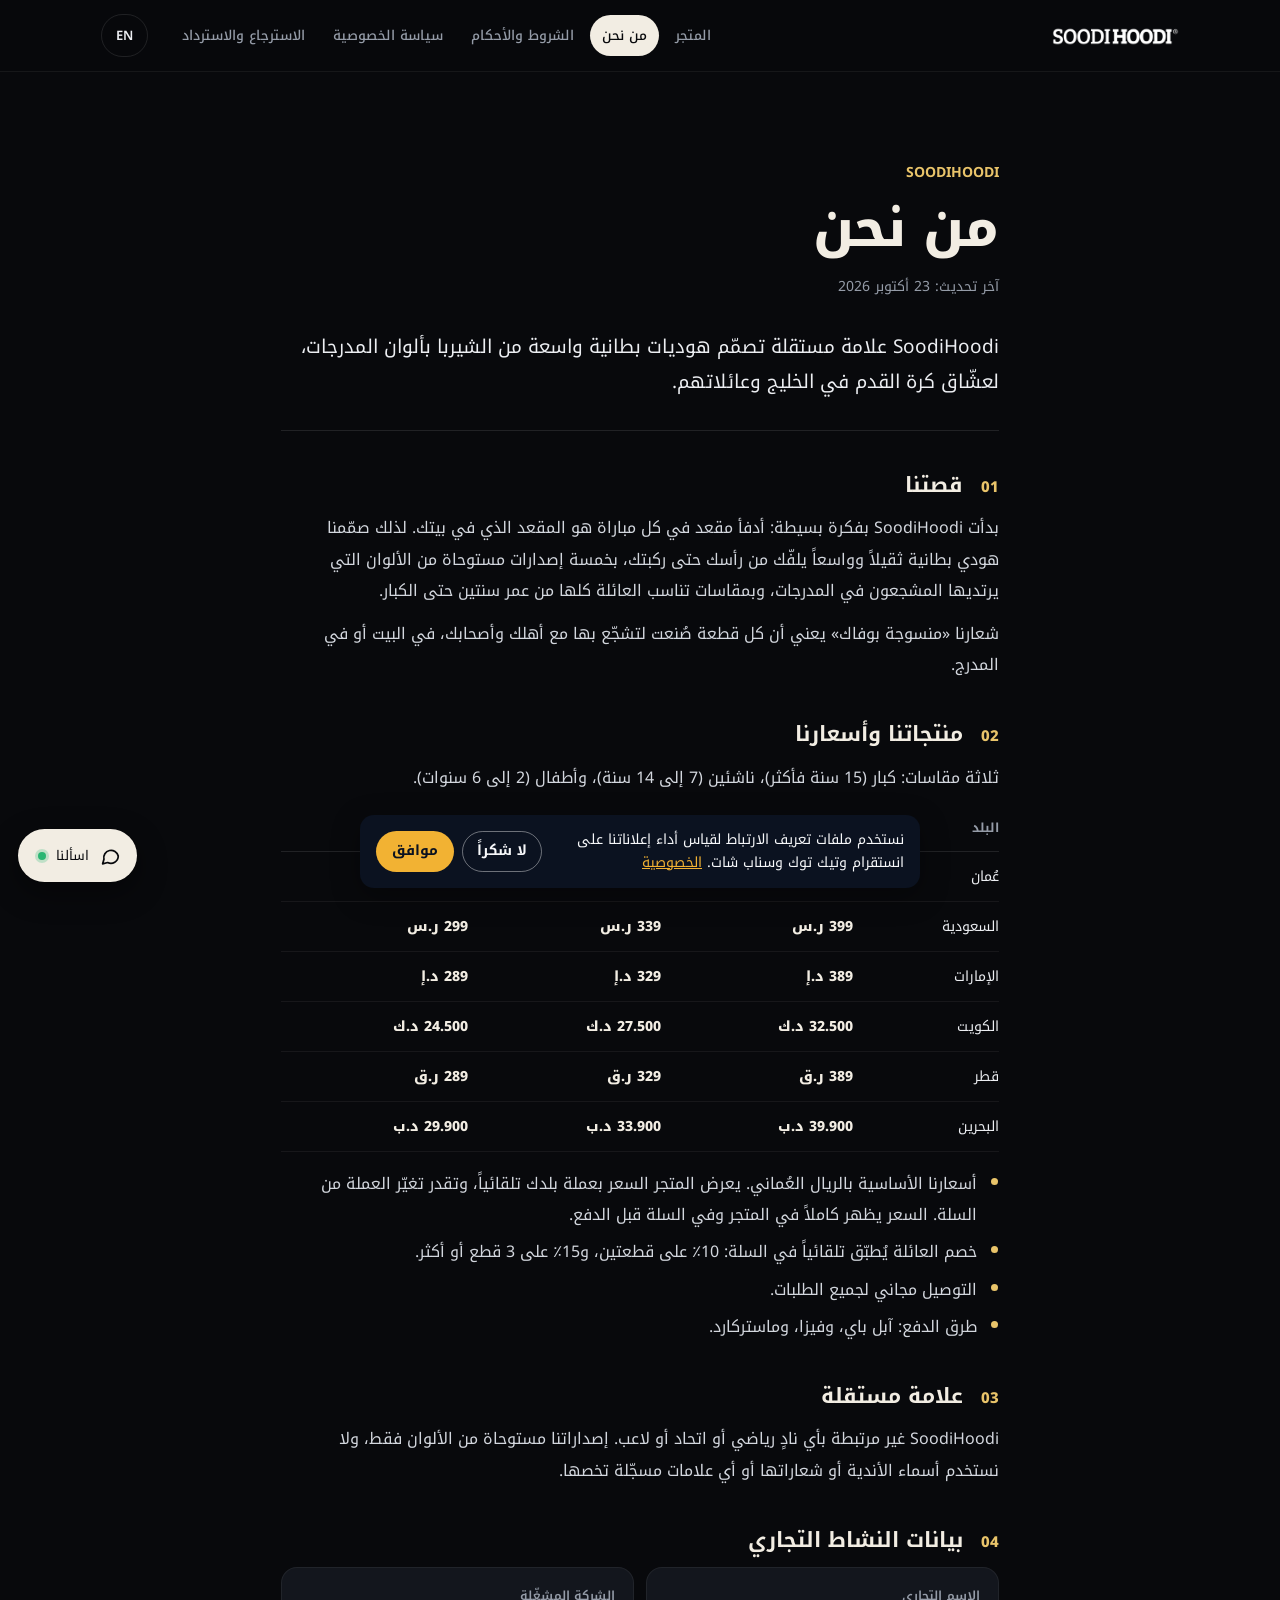
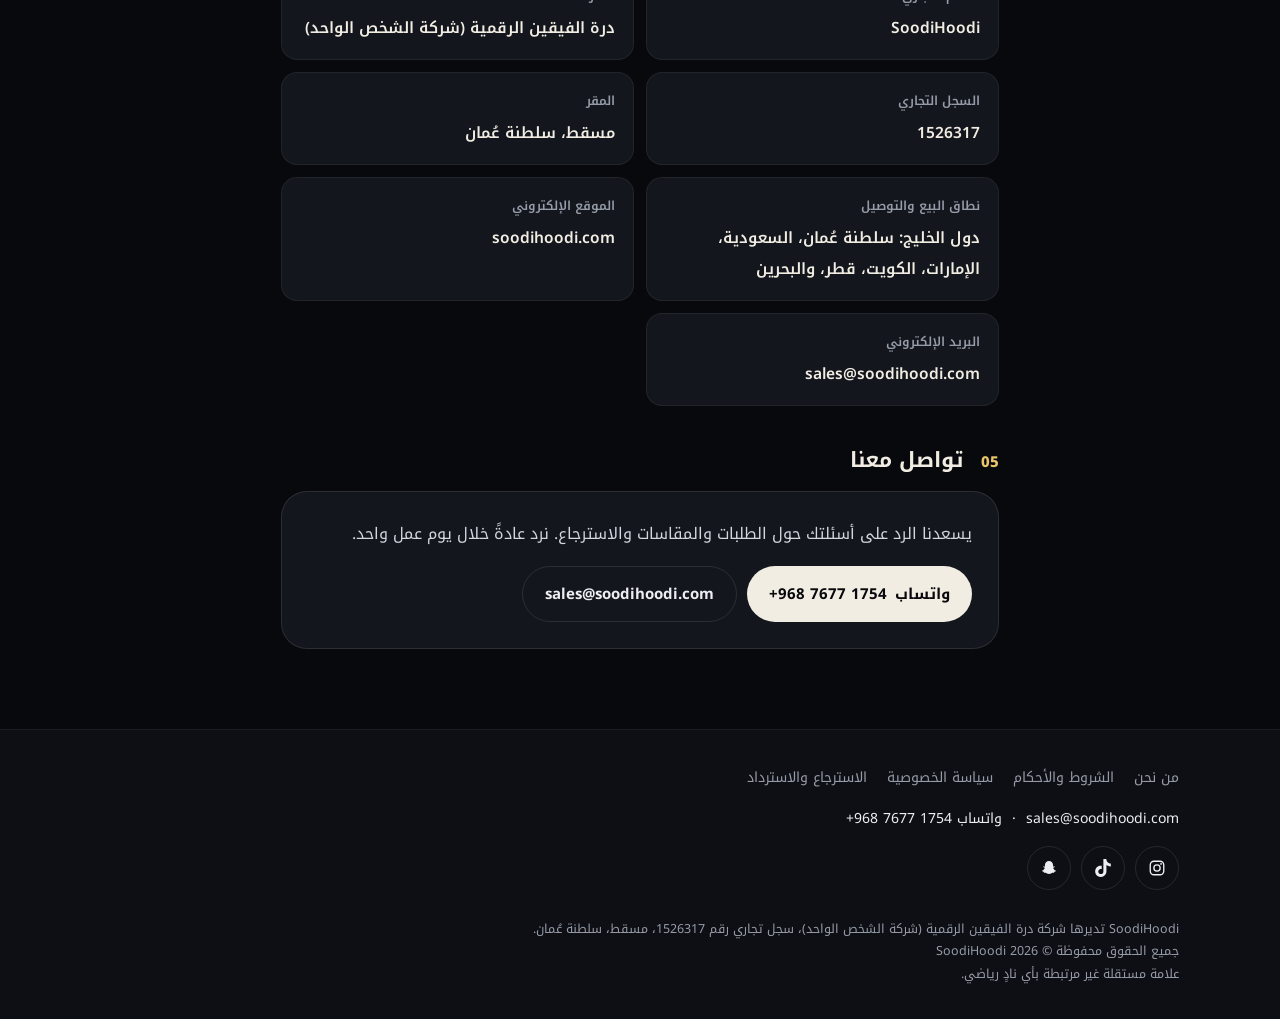
==== commit 4212d065: "Ad pixels (Meta, TikTok, Snap) behind a cookie-consent bar; AddToCart, InitiateCheckout, Lead events" ====
--- a/about/index.html
+++ b/about/index.html
@@ -95,6 +95,7 @@
   </div>
 </footer>
 <script src="/js/legal.js?v=1"></script>
+<script src="/js/track.js?v=1" defer></script>
 <script src="/js/chat.js?v=5" defer></script>
 </body>
 </html>
